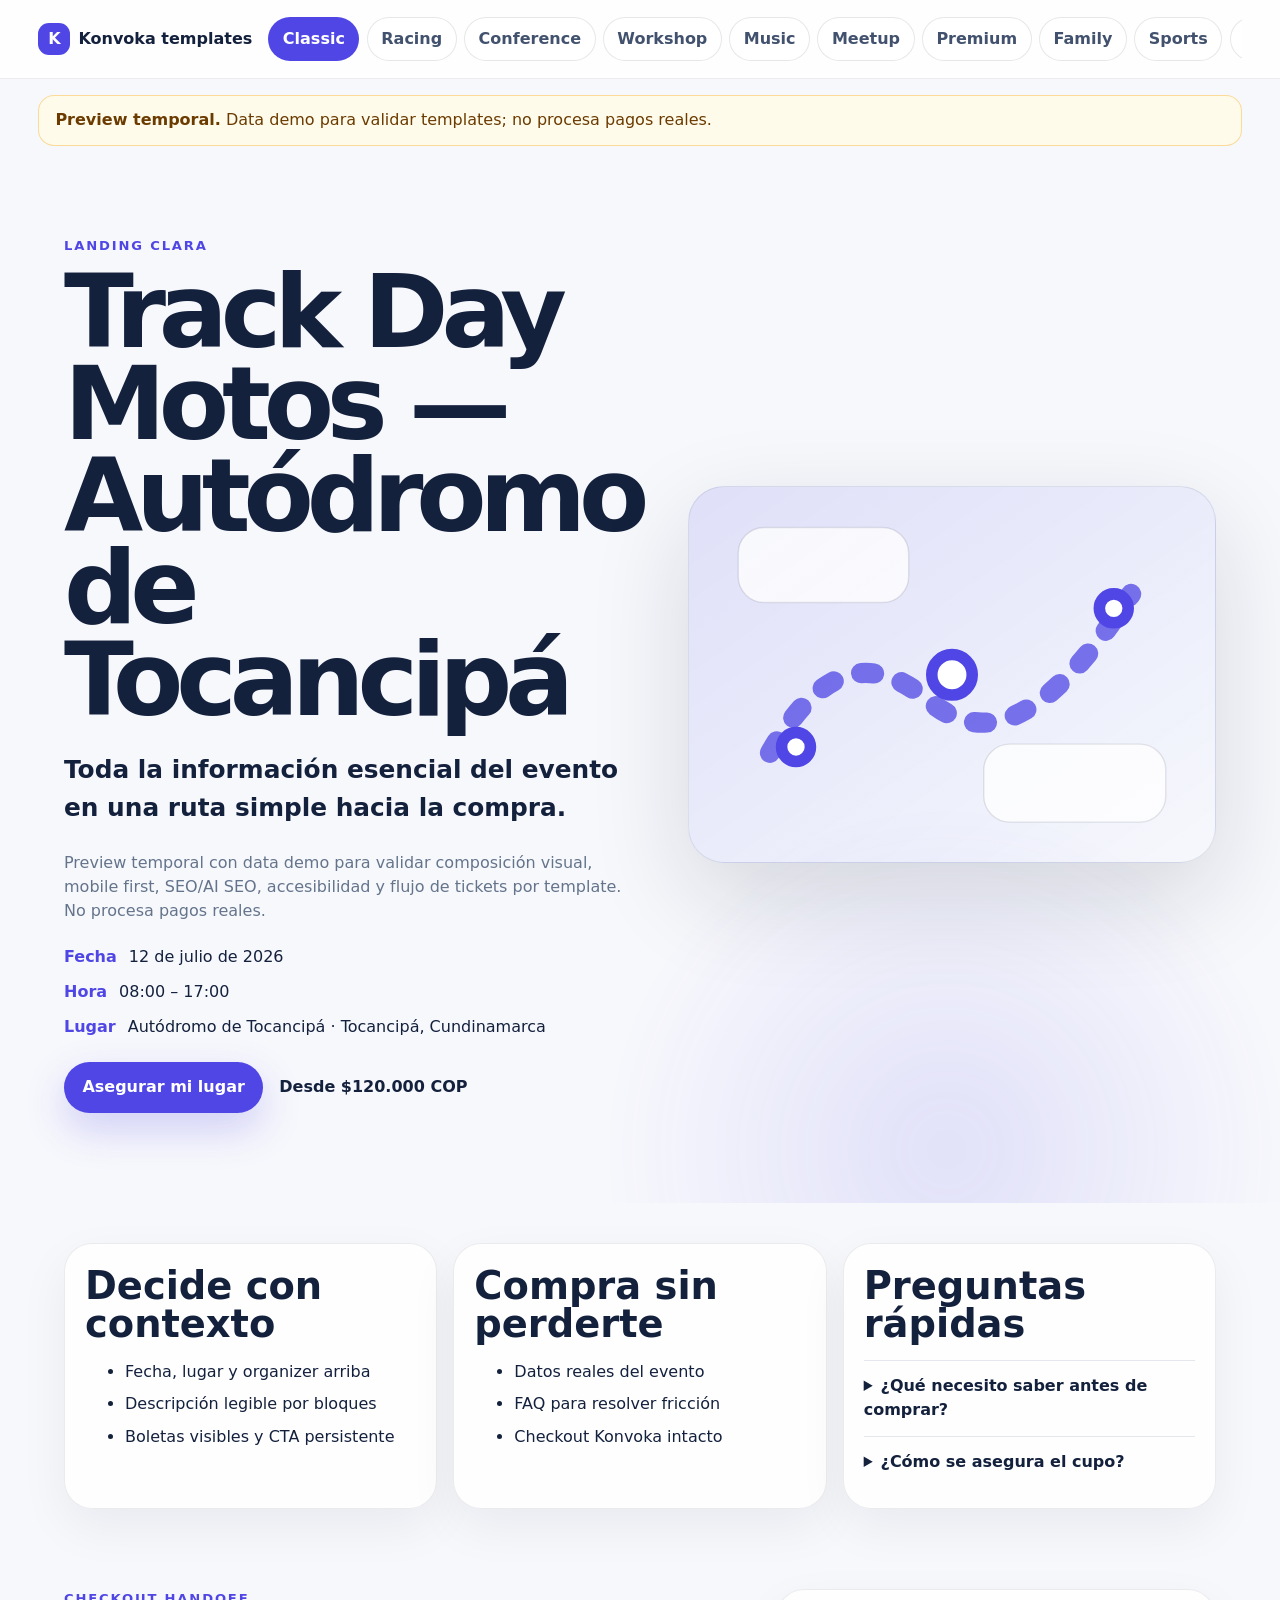
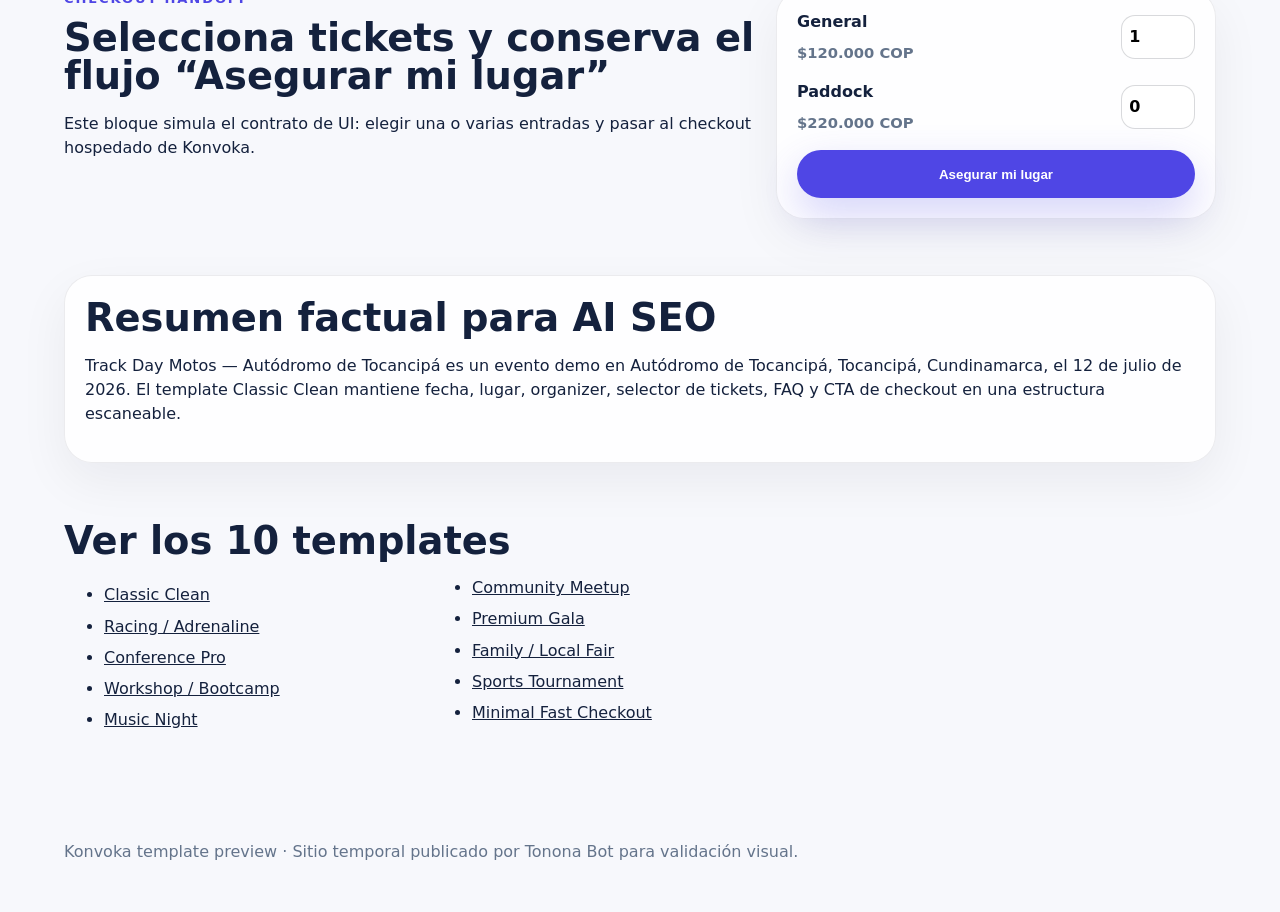
==== templates/classic/index.html @ 219ec4c9 "Publish Konvoka template previews" ====
<!doctype html>
<html lang="es-CO">
<head>
<meta charset="utf-8">
<meta name="viewport" content="width=device-width, initial-scale=1">
<title>Classic Clean · Preview de templates Konvoka</title>
<meta name="description" content="Preview temporal del template Classic Clean para una landing pública de evento Konvoka con selector de tickets y CTA Asegurar mi lugar.">
<link rel="canonical" href="https://tononabot.github.io/konvoka-template-preview/templates/classic/">
<meta name="robots" content="noindex, follow">
<meta property="og:title" content="Classic Clean · Template Konvoka">
<meta property="og:description" content="Validación visual temporal de template de evento: mobile first, UX, SEO/AI SEO y checkout handoff.">
<meta property="og:type" content="website">
<meta name="twitter:card" content="summary">
<link rel="prefetch" href="../racing/"><link rel="prefetch" href="../conference/"><link rel="prefetch" href="../workshop/"><link rel="prefetch" href="../music/"><link rel="prefetch" href="../meetup/"><link rel="prefetch" href="../premium/"><link rel="prefetch" href="../family/"><link rel="prefetch" href="../sports/"><link rel="prefetch" href="../minimal_checkout/">
<link rel="stylesheet" href="../../styles.css">
<script type="application/ld+json">{"@context":"https://schema.org","@type":"Event","name":"Track Day Motos — Autódromo de Tocancipá","eventStatus":"https://schema.org/EventScheduled","eventAttendanceMode":"https://schema.org/OfflineEventAttendanceMode","startDate":"2026-07-12T08:00:00-05:00","location":{"@type":"Place","name":"Autódromo de Tocancipá","address":"Tocancipá, Cundinamarca"},"organizer":{"@type":"Organization","name":"Organizador demo Konvoka"},"description":"Preview temporal de templates Konvoka con data demo."}</script>
</head>
<body class="surface-light layout-editorial" style="--accent:#4f46e5">
<a class="skip" href="#contenido">Saltar al contenido</a>
<nav class="nav" aria-label="Templates disponibles"><a class="brand" href="../../"><span aria-hidden="true">K</span>Konvoka templates</a><div class="nav__scroll"><a class="nav__link is-active" href="../classic/">Classic</a><a class="nav__link " href="../racing/">Racing</a><a class="nav__link " href="../conference/">Conference</a><a class="nav__link " href="../workshop/">Workshop</a><a class="nav__link " href="../music/">Music</a><a class="nav__link " href="../meetup/">Meetup</a><a class="nav__link " href="../premium/">Premium</a><a class="nav__link " href="../family/">Family</a><a class="nav__link " href="../sports/">Sports</a><a class="nav__link " href="../minimal_checkout/">Fast</a></div></nav>
<main id="contenido">
<section class="notice" aria-label="Aviso de preview"><strong>Preview temporal.</strong> Data demo para validar templates; no procesa pagos reales.</section>
<header class="hero">
  <div class="hero__copy">
    <p class="eyebrow">Landing clara</p>
    <h1>Track Day Motos — Autódromo de Tocancipá</h1>
    <p class="promise">Toda la información esencial del evento en una ruta simple hacia la compra.</p>
    <p class="desc">Preview temporal con data demo para validar composición visual, mobile first, SEO/AI SEO, accesibilidad y flujo de tickets por template. No procesa pagos reales.</p>
    <dl class="facts">
      <div><dt>Fecha</dt><dd>12 de julio de 2026</dd></div>
      <div><dt>Hora</dt><dd>08:00 – 17:00</dd></div>
      <div><dt>Lugar</dt><dd>Autódromo de Tocancipá · Tocancipá, Cundinamarca</dd></div>
    </dl>
    <div class="hero__actions"><a class="button" href="#tickets">Asegurar mi lugar</a><span class="price">Desde $120.000 COP</span></div>
  </div>
  <div class="visual" aria-hidden="true">
    <svg viewBox="0 0 360 260" focusable="false">
      <path class="line" d="M54 184 C92 118 128 118 164 148 C202 180 246 164 304 74" />
      <g class="nodes"><circle cx="72" cy="180" r="10"/><circle cx="180" cy="130" r="14"/><circle cx="292" cy="84" r="10"/></g>
      <g class="cards"><rect x="32" y="28" width="118" height="52" rx="18"/><rect x="202" y="178" width="126" height="54" rx="18"/></g>
    </svg>
  </div>
</header>
<section class="blocks" aria-label="Estructura del template">
  <article><h2>Decide con contexto</h2><ul><li>Fecha, lugar y organizer arriba</li><li>Descripción legible por bloques</li><li>Boletas visibles y CTA persistente</li></ul></article>
  <article><h2>Compra sin perderte</h2><ul><li>Datos reales del evento</li><li>FAQ para resolver fricción</li><li>Checkout Konvoka intacto</li></ul></article>
  <article><h2>Preguntas rápidas</h2><details><summary>¿Qué necesito saber antes de comprar?</summary><p>Fecha, lugar, organizer, tipo de entrada y políticas visibles en la misma página.</p></details><details><summary>¿Cómo se asegura el cupo?</summary><p>Seleccionando una o varias boletas y usando el flujo actual de checkout.</p></details></article>
</section>
<section id="tickets" class="checkout" aria-labelledby="tickets-title">
  <div><p class="eyebrow">Checkout handoff</p><h2 id="tickets-title">Selecciona tickets y conserva el flujo “Asegurar mi lugar”</h2><p>Este bloque simula el contrato de UI: elegir una o varias entradas y pasar al checkout hospedado de Konvoka.</p></div>
  <form class="ticket-card" aria-label="Selector de tickets demo">
    <label>General <span>$120.000 COP</span><input type="number" min="0" max="6" value="1" aria-label="Cantidad General"></label>
    <label>Paddock <span>$220.000 COP</span><input type="number" min="0" max="4" value="0" aria-label="Cantidad Paddock"></label>
    <button class="button" type="button" data-open-modal>Asegurar mi lugar</button>
  </form>
</section>
<section class="machine"><h2>Resumen factual para AI SEO</h2><p>Track Day Motos — Autódromo de Tocancipá es un evento demo en Autódromo de Tocancipá, Tocancipá, Cundinamarca, el 12 de julio de 2026. El template Classic Clean mantiene fecha, lugar, organizer, selector de tickets, FAQ y CTA de checkout en una estructura escaneable.</p></section>
<section class="all"><h2>Ver los 10 templates</h2><ul><li><a href="../classic/">Classic Clean</a></li><li><a href="../racing/">Racing / Adrenaline</a></li><li><a href="../conference/">Conference Pro</a></li><li><a href="../workshop/">Workshop / Bootcamp</a></li><li><a href="../music/">Music Night</a></li><li><a href="../meetup/">Community Meetup</a></li><li><a href="../premium/">Premium Gala</a></li><li><a href="../family/">Family / Local Fair</a></li><li><a href="../sports/">Sports Tournament</a></li><li><a href="../minimal_checkout/">Minimal Fast Checkout</a></li></ul></section>
</main>
<footer><p>Konvoka template preview · Sitio temporal publicado por Tonona Bot para validación visual.</p></footer>
<div class="modal" role="dialog" aria-modal="true" aria-labelledby="modal-title" hidden><div class="modal__card"><h2 id="modal-title">Checkout simulado</h2><p>En Konvoka real este paso redirige a <code>/checkout/&lt;order_id&gt;</code> usando los tickets seleccionados. Esta URL pública es solo preview visual.</p><button class="button" data-close-modal>Cerrar</button></div></div>
<script src="../../script.js" defer></script>
</body>
</html>
---- styles.css ----
*{box-sizing:border-box}html{scroll-behavior:smooth}body{margin:0;font-family:Inter,ui-sans-serif,system-ui,-apple-system,BlinkMacSystemFont,"Segoe UI",sans-serif;color:#14213d;background:#f7f8fc;line-height:1.5}a{color:inherit}.skip{position:absolute;left:1rem;top:.5rem;z-index:10;transform:translateY(-140%);background:#fff;color:#111;padding:.7rem 1rem;border-radius:999px}.skip:focus{transform:none}.nav{position:sticky;top:0;z-index:5;display:flex;align-items:center;gap:1rem;padding:.8rem clamp(1rem,4vw,2.4rem);background:rgba(255,255,255,.82);backdrop-filter:blur(18px);border-bottom:1px solid rgba(15,23,42,.08)}.brand{font-weight:850;text-decoration:none;white-space:nowrap}.brand span{display:inline-grid;place-items:center;width:32px;height:32px;margin-right:.5rem;border-radius:11px;background:var(--accent,#4f46e5);color:#fff}.nav__scroll{display:flex;gap:.45rem;overflow-x:auto;padding-block:.25rem}.nav__link{min-height:44px;display:inline-flex;align-items:center;padding:.5rem .85rem;border:1px solid rgba(15,23,42,.1);border-radius:999px;text-decoration:none;font-weight:750;color:#42526e;background:rgba(255,255,255,.75)}.nav__link.is-active{background:var(--accent);color:#fff;border-color:transparent}.notice{margin:1rem clamp(1rem,4vw,2.4rem) 0;padding:.8rem 1rem;border:1px solid rgba(245,158,11,.36);background:#fffbeb;color:#6b3b00;border-radius:16px}.hero{min-height:78dvh;display:grid;grid-template-columns:minmax(0,1.04fr) minmax(300px,.96fr);gap:clamp(1.5rem,4vw,4rem);align-items:center;padding:clamp(2.5rem,7vw,6rem) clamp(1rem,5vw,4rem);position:relative;overflow:hidden}.hero:before{content:"";position:absolute;inset:auto -10% -30% 38%;height:70%;background:radial-gradient(circle,var(--accent),transparent 58%);opacity:.13;filter:blur(20px);pointer-events:none}.surface-dark{background:#070b16;color:#eef4ff}.surface-dark .nav{background:rgba(7,11,22,.76);border-color:rgba(255,255,255,.1)}.surface-dark .nav__link{background:rgba(255,255,255,.06);border-color:rgba(255,255,255,.14);color:#dbeafe}.surface-dark .notice{background:#1b1408;color:#ffe2a8}.surface-dark .blocks article,.surface-dark .ticket-card,.surface-dark .machine,.surface-dark .index-card{background:rgba(255,255,255,.06);border-color:rgba(255,255,255,.12)}.surface-warm{background:#15110b;color:#fff7ed}.surface-warm .nav{background:rgba(21,17,11,.8);border-color:rgba(255,255,255,.11)}.surface-warm .nav__link{background:rgba(255,255,255,.06);border-color:rgba(255,255,255,.13);color:#fff7ed}.surface-warm .notice{background:#2a1b0a;color:#fed7aa}.eyebrow{margin:0 0 .65rem;color:var(--accent);font-size:.82rem;letter-spacing:.14em;text-transform:uppercase;font-weight:900}.hero h1,.index h1{margin:0;font-size:clamp(2.8rem,8vw,6.8rem);line-height:.9;letter-spacing:-.07em;max-width:11ch}.promise{font-size:clamp(1.18rem,2vw,1.55rem);font-weight:760;max-width:56rem}.desc{color:#64748b;max-width:61rem}.surface-dark .desc,.surface-warm .desc{color:#cbd5e1}.facts{display:grid;gap:.7rem;margin:1.4rem 0}.facts div{display:flex;gap:.75rem;align-items:baseline}.facts dt{font-weight:900;color:var(--accent)}.facts dd{margin:0}.hero__actions{display:flex;flex-wrap:wrap;gap:1rem;align-items:center}.button{min-height:48px;display:inline-flex;align-items:center;justify-content:center;border:0;border-radius:999px;background:var(--accent);color:#fff;text-decoration:none;font-weight:900;padding:.85rem 1.15rem;box-shadow:0 16px 40px color-mix(in srgb,var(--accent),transparent 76%);cursor:pointer}.button:focus-visible,.nav__link:focus-visible,input:focus-visible,summary:focus-visible{outline:3px solid color-mix(in srgb,var(--accent),white 30%);outline-offset:3px}.price{font-weight:850}.visual{position:relative;min-height:320px;border:1px solid rgba(148,163,184,.28);border-radius:36px;background:linear-gradient(145deg,color-mix(in srgb,var(--accent),transparent 86%),rgba(255,255,255,.06));box-shadow:0 34px 100px rgba(15,23,42,.14);display:grid;place-items:center;overflow:hidden}.visual svg{width:min(100%,520px);height:auto}.line{fill:none;stroke:var(--accent);stroke-width:14;stroke-linecap:round;stroke-linejoin:round;opacity:.75;stroke-dasharray:9 20;animation:dash 18s linear infinite}.nodes circle{fill:#fff;stroke:var(--accent);stroke-width:8}.cards rect{fill:rgba(255,255,255,.78);stroke:rgba(15,23,42,.1)}.surface-dark .cards rect,.surface-warm .cards rect{fill:rgba(255,255,255,.12);stroke:rgba(255,255,255,.14)}@keyframes dash{to{stroke-dashoffset:-300}}.blocks,.checkout,.machine,.all{padding:clamp(1rem,4vw,2.5rem) clamp(1rem,5vw,4rem)}.blocks{display:grid;grid-template-columns:repeat(3,1fr);gap:1rem}.blocks article,.ticket-card,.machine,.index-card{background:rgba(255,255,255,.86);border:1px solid rgba(15,23,42,.08);border-radius:28px;padding:1.25rem;box-shadow:0 18px 50px rgba(15,23,42,.06)}.blocks h2,.checkout h2,.machine h2,.all h2{font-size:clamp(1.5rem,3vw,2.5rem);line-height:1;margin:.2rem 0 1rem}.blocks li{margin:.55rem 0}details{border-top:1px solid rgba(148,163,184,.24);padding:.85rem 0}summary{cursor:pointer;font-weight:850}.checkout{display:grid;grid-template-columns:1fr minmax(280px,440px);gap:1.2rem;align-items:start}.ticket-card{display:grid;gap:1rem;position:sticky;top:5.6rem}.ticket-card label{display:grid;grid-template-columns:1fr auto;gap:.5rem;align-items:center;font-weight:850}.ticket-card label span{grid-column:1;color:#64748b;font-size:.92rem}.ticket-card input{grid-row:1/3;grid-column:2;width:74px;min-height:44px;border:1px solid rgba(15,23,42,.16);border-radius:14px;padding:.45rem;font:inherit}.machine{margin:1rem clamp(1rem,5vw,4rem)}.all ul{columns:2;max-width:760px}.all li{margin:.45rem 0}.index{padding:clamp(2rem,7vw,5rem)}.index h1{max-width:13ch}.index-grid{display:grid;grid-template-columns:repeat(auto-fit,minmax(250px,1fr));gap:1rem;margin-top:2rem}.index-card{display:grid;gap:.75rem}.index-card h2{margin:0;font-size:1.45rem}.index-card p:first-child{margin:0;color:var(--accent);font-weight:900;text-transform:uppercase;letter-spacing:.1em;font-size:.75rem}footer{padding:2rem clamp(1rem,5vw,4rem);color:#64748b}.modal[hidden]{display:none!important}.modal{position:fixed;inset:0;z-index:20;background:rgba(2,6,23,.74);display:grid;place-items:center;padding:1rem}.modal__card{width:min(100%,520px);background:#fff;color:#0f172a;border-radius:26px;padding:1.3rem;box-shadow:0 30px 100px rgba(0,0,0,.4)}@media(max-width:850px){.nav{align-items:flex-start;flex-direction:column}.hero{grid-template-columns:1fr;min-height:0;padding-top:2rem}.hero h1,.index h1{font-size:clamp(2.4rem,14vw,4rem)}.visual{min-height:230px;border-radius:26px}.blocks,.checkout{grid-template-columns:1fr}.ticket-card{position:static}.all ul{columns:1}}@media(prefers-reduced-motion:reduce){*,*:before,*:after{animation-duration:.01ms!important;animation-iteration-count:1!important;scroll-behavior:auto!important}}
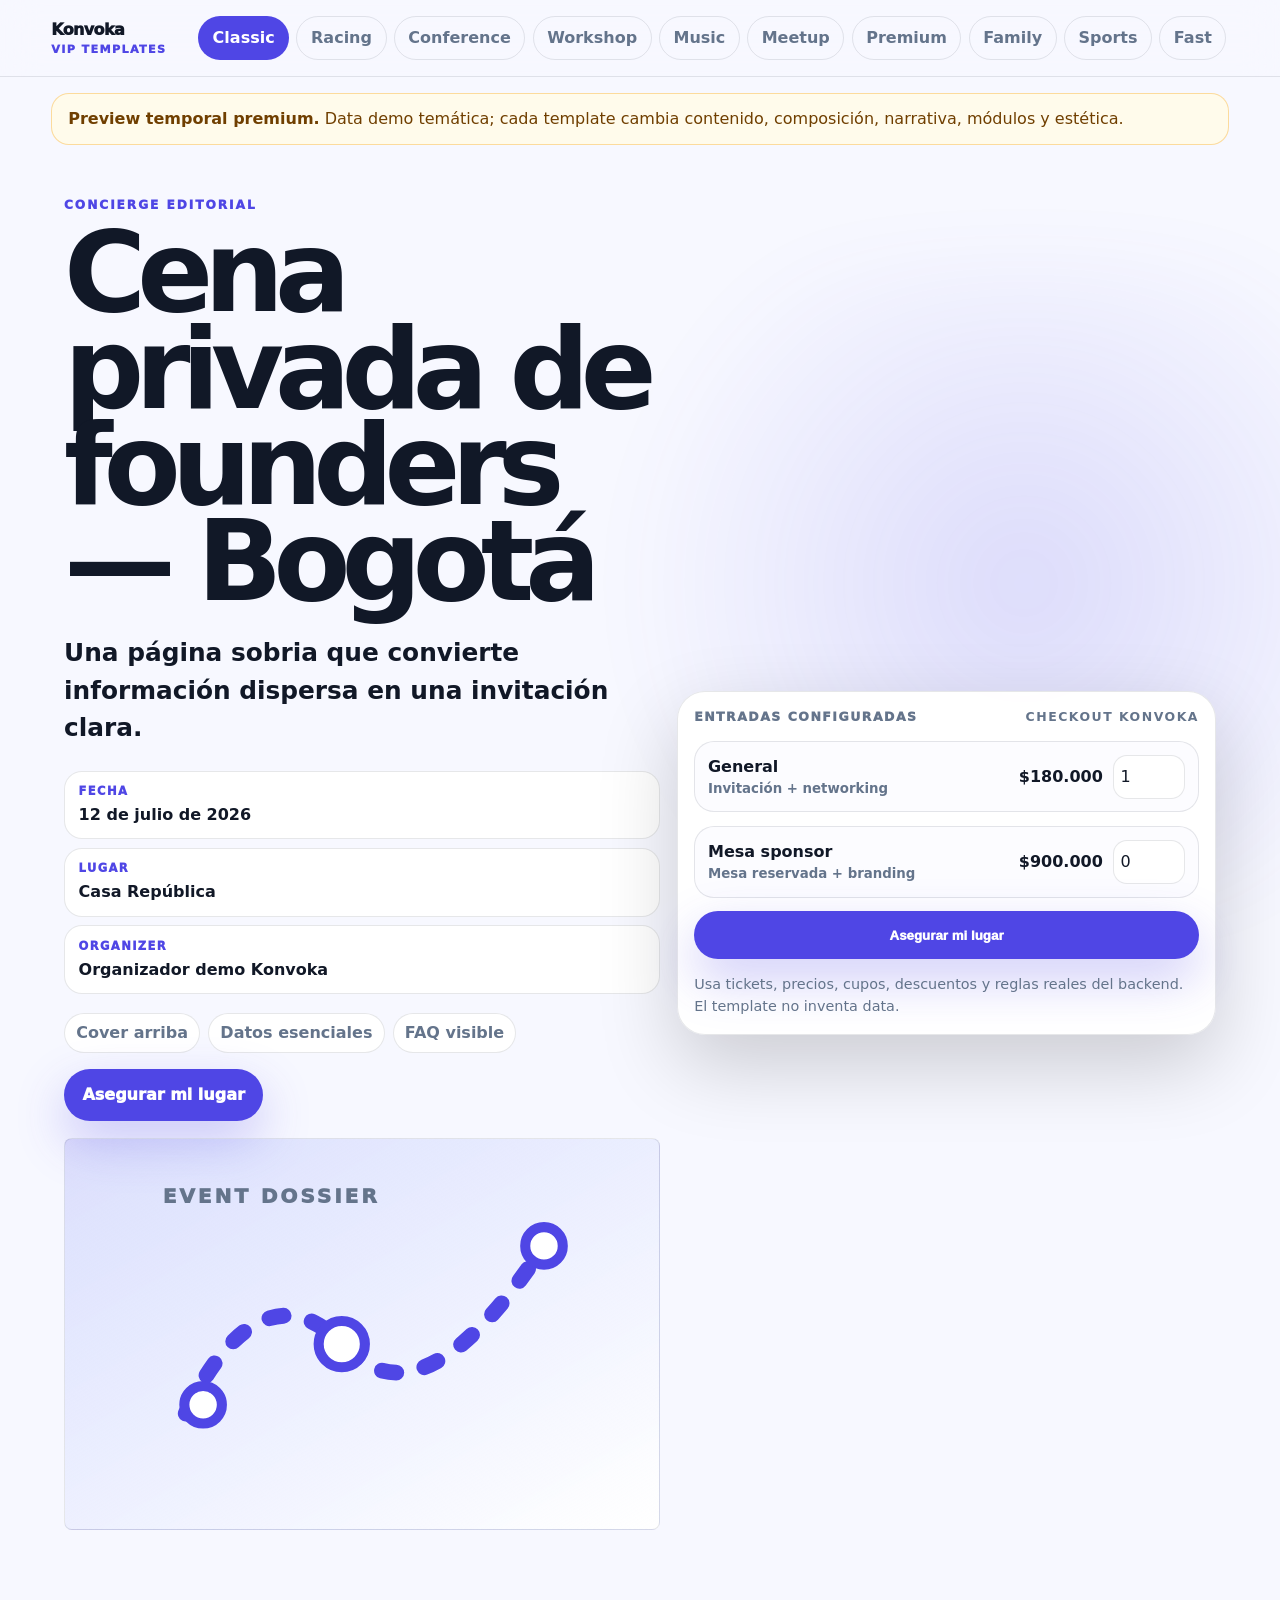
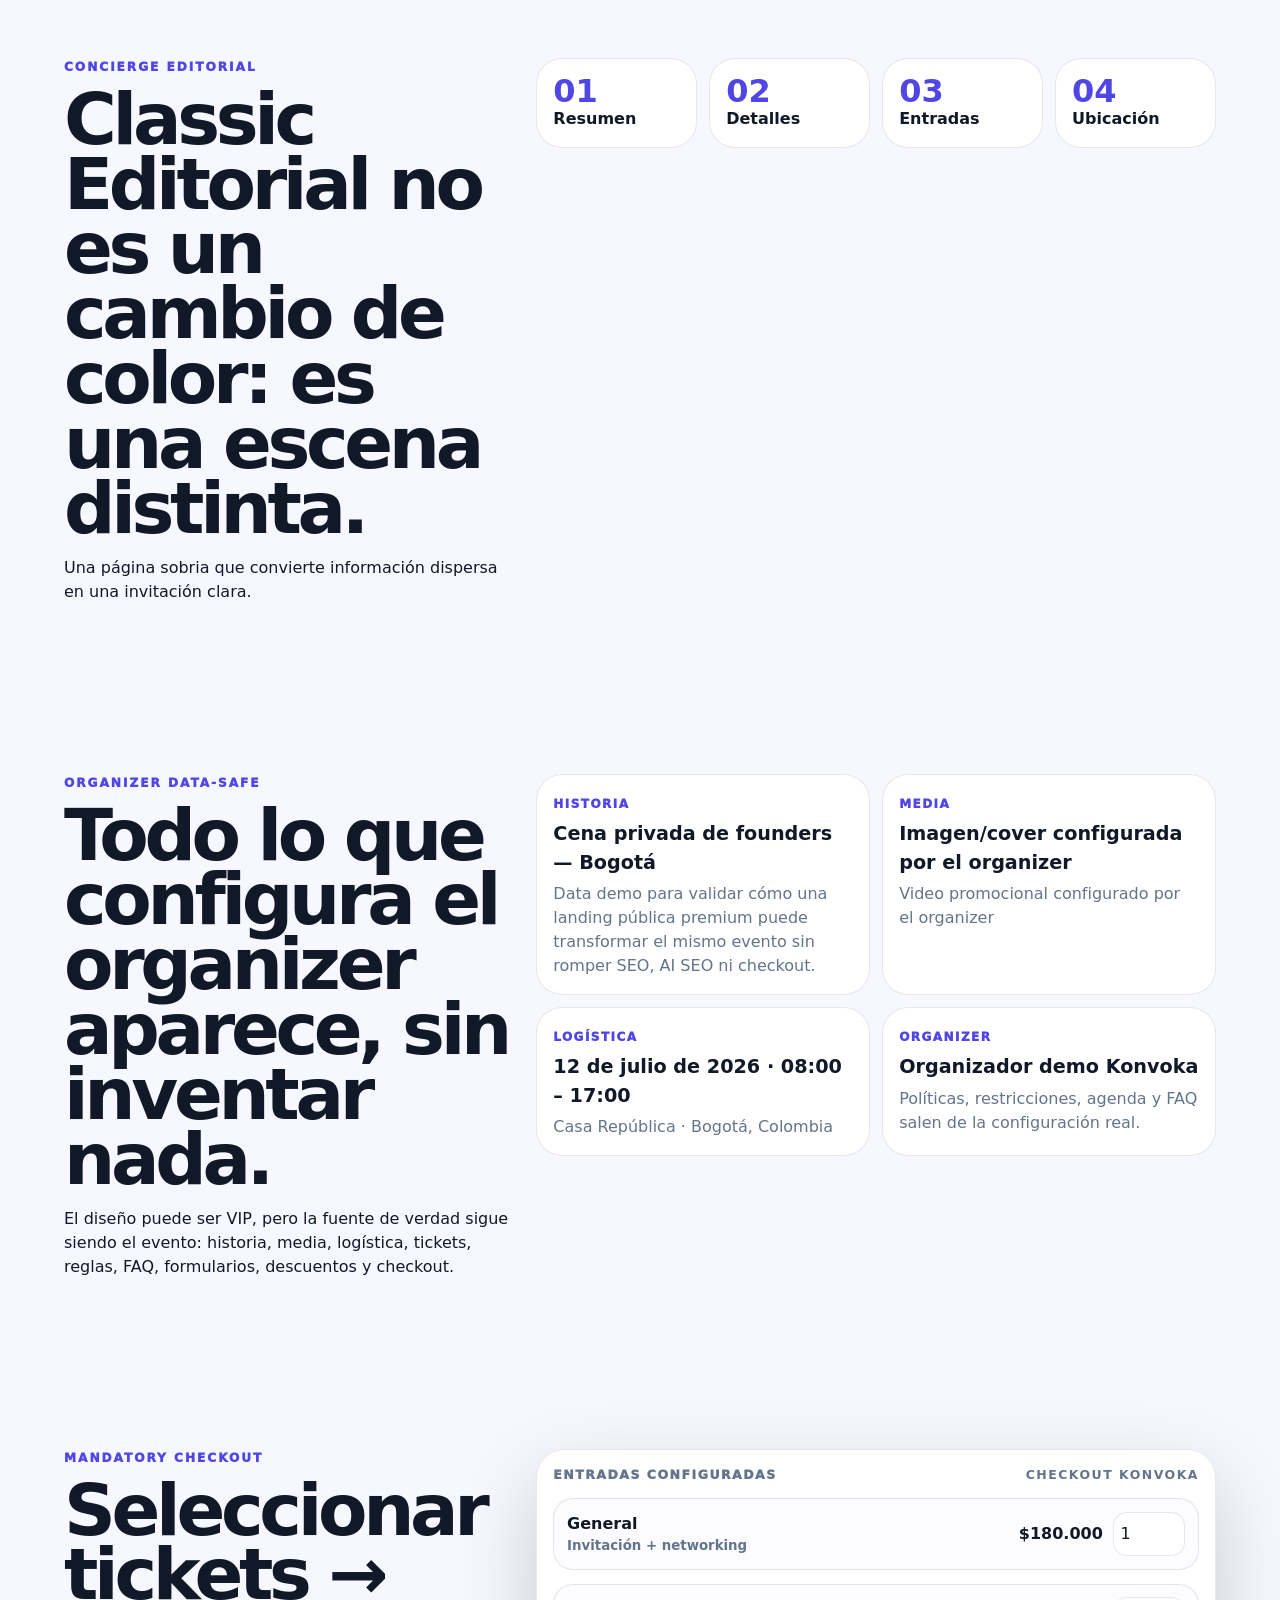
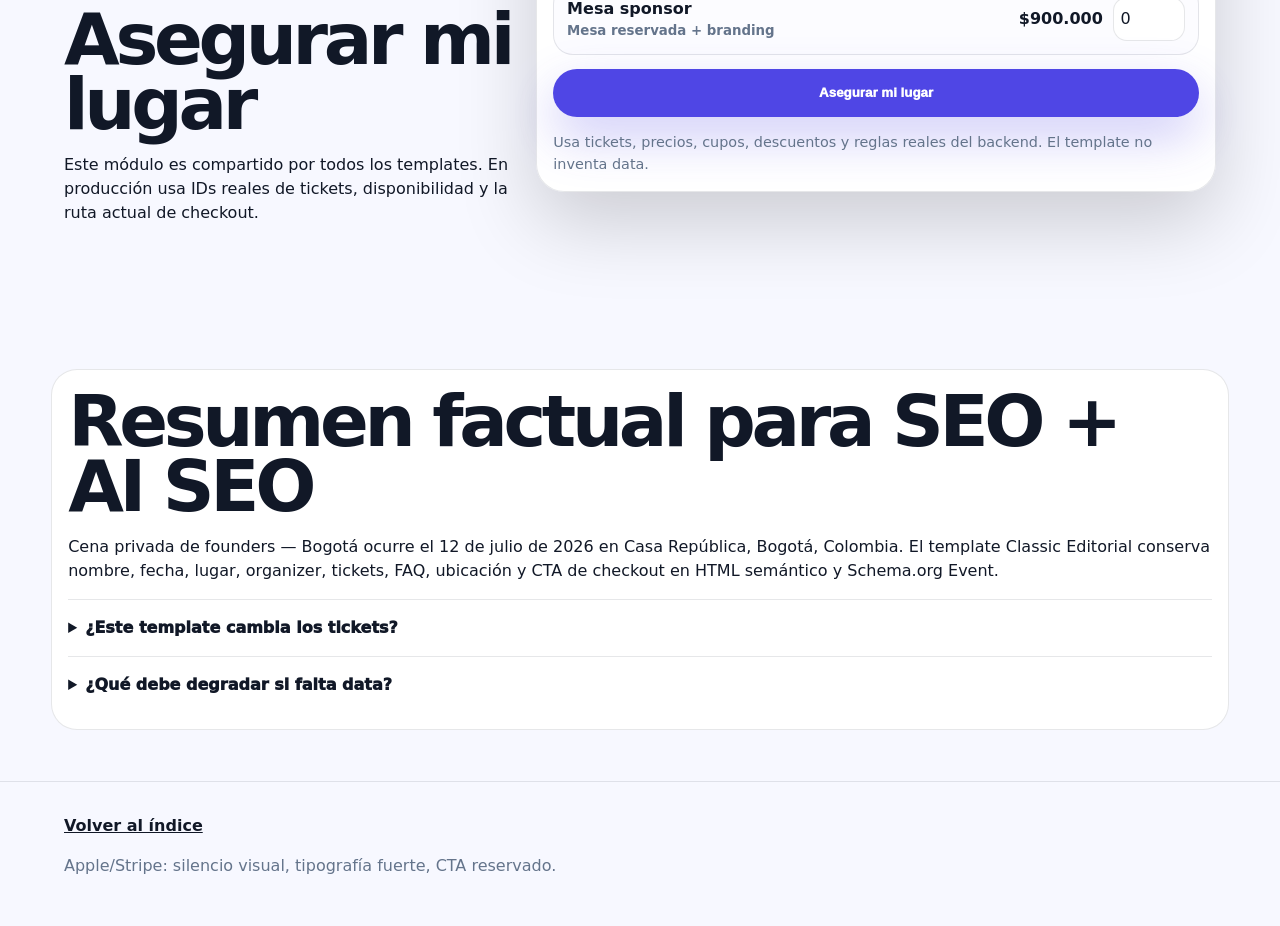
==== commit bc8d2b17: "Redesign Konvoka templates as premium themed previews" ====
--- a/templates/classic/index.html
+++ b/templates/classic/index.html
@@ -1,64 +1,12 @@
-<!doctype html>
-<html lang="es-CO">
-<head>
-<meta charset="utf-8">
-<meta name="viewport" content="width=device-width, initial-scale=1">
-<title>Classic Clean · Preview de templates Konvoka</title>
-<meta name="description" content="Preview temporal del template Classic Clean para una landing pública de evento Konvoka con selector de tickets y CTA Asegurar mi lugar.">
-<link rel="canonical" href="https://tononabot.github.io/konvoka-template-preview/templates/classic/">
-<meta name="robots" content="noindex, follow">
-<meta property="og:title" content="Classic Clean · Template Konvoka">
-<meta property="og:description" content="Validación visual temporal de template de evento: mobile first, UX, SEO/AI SEO y checkout handoff.">
-<meta property="og:type" content="website">
-<meta name="twitter:card" content="summary">
-<link rel="prefetch" href="../racing/"><link rel="prefetch" href="../conference/"><link rel="prefetch" href="../workshop/"><link rel="prefetch" href="../music/"><link rel="prefetch" href="../meetup/"><link rel="prefetch" href="../premium/"><link rel="prefetch" href="../family/"><link rel="prefetch" href="../sports/"><link rel="prefetch" href="../minimal_checkout/">
-<link rel="stylesheet" href="../../styles.css">
-<script type="application/ld+json">{"@context":"https://schema.org","@type":"Event","name":"Track Day Motos — Autódromo de Tocancipá","eventStatus":"https://schema.org/EventScheduled","eventAttendanceMode":"https://schema.org/OfflineEventAttendanceMode","startDate":"2026-07-12T08:00:00-05:00","location":{"@type":"Place","name":"Autódromo de Tocancipá","address":"Tocancipá, Cundinamarca"},"organizer":{"@type":"Organization","name":"Organizador demo Konvoka"},"description":"Preview temporal de templates Konvoka con data demo."}</script>
-</head>
-<body class="surface-light layout-editorial" style="--accent:#4f46e5">
-<a class="skip" href="#contenido">Saltar al contenido</a>
-<nav class="nav" aria-label="Templates disponibles"><a class="brand" href="../../"><span aria-hidden="true">K</span>Konvoka templates</a><div class="nav__scroll"><a class="nav__link is-active" href="../classic/">Classic</a><a class="nav__link " href="../racing/">Racing</a><a class="nav__link " href="../conference/">Conference</a><a class="nav__link " href="../workshop/">Workshop</a><a class="nav__link " href="../music/">Music</a><a class="nav__link " href="../meetup/">Meetup</a><a class="nav__link " href="../premium/">Premium</a><a class="nav__link " href="../family/">Family</a><a class="nav__link " href="../sports/">Sports</a><a class="nav__link " href="../minimal_checkout/">Fast</a></div></nav>
-<main id="contenido">
-<section class="notice" aria-label="Aviso de preview"><strong>Preview temporal.</strong> Data demo para validar templates; no procesa pagos reales.</section>
-<header class="hero">
-  <div class="hero__copy">
-    <p class="eyebrow">Landing clara</p>
-    <h1>Track Day Motos — Autódromo de Tocancipá</h1>
-    <p class="promise">Toda la información esencial del evento en una ruta simple hacia la compra.</p>
-    <p class="desc">Preview temporal con data demo para validar composición visual, mobile first, SEO/AI SEO, accesibilidad y flujo de tickets por template. No procesa pagos reales.</p>
-    <dl class="facts">
-      <div><dt>Fecha</dt><dd>12 de julio de 2026</dd></div>
-      <div><dt>Hora</dt><dd>08:00 – 17:00</dd></div>
-      <div><dt>Lugar</dt><dd>Autódromo de Tocancipá · Tocancipá, Cundinamarca</dd></div>
-    </dl>
-    <div class="hero__actions"><a class="button" href="#tickets">Asegurar mi lugar</a><span class="price">Desde $120.000 COP</span></div>
-  </div>
-  <div class="visual" aria-hidden="true">
-    <svg viewBox="0 0 360 260" focusable="false">
-      <path class="line" d="M54 184 C92 118 128 118 164 148 C202 180 246 164 304 74" />
-      <g class="nodes"><circle cx="72" cy="180" r="10"/><circle cx="180" cy="130" r="14"/><circle cx="292" cy="84" r="10"/></g>
-      <g class="cards"><rect x="32" y="28" width="118" height="52" rx="18"/><rect x="202" y="178" width="126" height="54" rx="18"/></g>
-    </svg>
-  </div>
-</header>
-<section class="blocks" aria-label="Estructura del template">
-  <article><h2>Decide con contexto</h2><ul><li>Fecha, lugar y organizer arriba</li><li>Descripción legible por bloques</li><li>Boletas visibles y CTA persistente</li></ul></article>
-  <article><h2>Compra sin perderte</h2><ul><li>Datos reales del evento</li><li>FAQ para resolver fricción</li><li>Checkout Konvoka intacto</li></ul></article>
-  <article><h2>Preguntas rápidas</h2><details><summary>¿Qué necesito saber antes de comprar?</summary><p>Fecha, lugar, organizer, tipo de entrada y políticas visibles en la misma página.</p></details><details><summary>¿Cómo se asegura el cupo?</summary><p>Seleccionando una o varias boletas y usando el flujo actual de checkout.</p></details></article>
-</section>
-<section id="tickets" class="checkout" aria-labelledby="tickets-title">
-  <div><p class="eyebrow">Checkout handoff</p><h2 id="tickets-title">Selecciona tickets y conserva el flujo “Asegurar mi lugar”</h2><p>Este bloque simula el contrato de UI: elegir una o varias entradas y pasar al checkout hospedado de Konvoka.</p></div>
-  <form class="ticket-card" aria-label="Selector de tickets demo">
-    <label>General <span>$120.000 COP</span><input type="number" min="0" max="6" value="1" aria-label="Cantidad General"></label>
-    <label>Paddock <span>$220.000 COP</span><input type="number" min="0" max="4" value="0" aria-label="Cantidad Paddock"></label>
-    <button class="button" type="button" data-open-modal>Asegurar mi lugar</button>
-  </form>
-</section>
-<section class="machine"><h2>Resumen factual para AI SEO</h2><p>Track Day Motos — Autódromo de Tocancipá es un evento demo en Autódromo de Tocancipá, Tocancipá, Cundinamarca, el 12 de julio de 2026. El template Classic Clean mantiene fecha, lugar, organizer, selector de tickets, FAQ y CTA de checkout en una estructura escaneable.</p></section>
-<section class="all"><h2>Ver los 10 templates</h2><ul><li><a href="../classic/">Classic Clean</a></li><li><a href="../racing/">Racing / Adrenaline</a></li><li><a href="../conference/">Conference Pro</a></li><li><a href="../workshop/">Workshop / Bootcamp</a></li><li><a href="../music/">Music Night</a></li><li><a href="../meetup/">Community Meetup</a></li><li><a href="../premium/">Premium Gala</a></li><li><a href="../family/">Family / Local Fair</a></li><li><a href="../sports/">Sports Tournament</a></li><li><a href="../minimal_checkout/">Minimal Fast Checkout</a></li></ul></section>
-</main>
-<footer><p>Konvoka template preview · Sitio temporal publicado por Tonona Bot para validación visual.</p></footer>
-<div class="modal" role="dialog" aria-modal="true" aria-labelledby="modal-title" hidden><div class="modal__card"><h2 id="modal-title">Checkout simulado</h2><p>En Konvoka real este paso redirige a <code>/checkout/&lt;order_id&gt;</code> usando los tickets seleccionados. Esta URL pública es solo preview visual.</p><button class="button" data-close-modal>Cerrar</button></div></div>
-<script src="../../script.js" defer></script>
-</body>
-</html>+<!doctype html><html lang="es-CO"><head><meta charset="utf-8"><meta name="viewport" content="width=device-width, initial-scale=1"><title>Classic Editorial · Konvoka VIP templates</title><meta name="description" content="Preview premium del template Classic Editorial: landing pública de evento con SEO, AI SEO, selector de tickets y checkout Konvoka."><link rel="canonical" href="https://tononabot.github.io/konvoka-template-preview/templates/classic/"><meta name="robots" content="noindex, follow"><meta property="og:title" content="Classic Editorial · Konvoka"><meta property="og:description" content="Template público de evento con diseño temático, ticket selector y checkout handoff."><meta property="og:type" content="website"><meta name="twitter:card" content="summary"><link rel="stylesheet" href="../../styles.css"><script type="application/ld+json">{"@context": "https://schema.org", "@type": "Event", "name": "Cena privada de founders — Bogotá", "eventStatus": "https://schema.org/EventScheduled", "eventAttendanceMode": "https://schema.org/OfflineEventAttendanceMode", "startDate": "2026-07-12T08:00:00-05:00", "location": {"@type": "Place", "name": "Casa República", "address": "Bogotá, Colombia"}, "organizer": {"@type": "Organization", "name": "Organizador demo Konvoka"}, "offers": [{"@type": "Offer", "name": "General", "price": "180000", "priceCurrency": "COP"}, {"@type": "Offer", "name": "Mesa sponsor", "price": "900000", "priceCurrency": "COP"}], "description": "Preview temporal de template Classic Editorial para landing de evento Konvoka."}</script></head>
+<body class="theme-light tpl-classic" style="--accent:#4f46e5"><a class="skip" href="#contenido">Saltar al contenido</a><nav class="top" aria-label="Templates"><a class="brand" href="../../">Konvoka<span>VIP templates</span></a><div class="rail"><a class="on" href="../classic/">Classic</a><a class="" href="../racing/">Racing</a><a class="" href="../conference/">Conference</a><a class="" href="../workshop/">Workshop</a><a class="" href="../music/">Music</a><a class="" href="../meetup/">Meetup</a><a class="" href="../premium/">Premium</a><a class="" href="../family/">Family</a><a class="" href="../sports/">Sports</a><a class="" href="../minimal_checkout/">Fast</a></div></nav><main id="contenido">
+<section class="preview-note"><strong>Preview temporal premium.</strong> Data demo temática; cada template cambia contenido, composición, narrativa, módulos y estética.</section>
+<header class="hero hero-dossier"><div class="hero-copy"><p class="kicker">Concierge editorial</p><h1>Cena privada de founders — Bogotá</h1><p class="lead">Una página sobria que convierte información dispersa en una invitación clara.</p><dl class="facts"><div><dt>Fecha</dt><dd>12 de julio de 2026</dd></div><div><dt>Lugar</dt><dd>Casa República</dd></div><div><dt>Organizer</dt><dd>Organizador demo Konvoka</dd></div></dl><ul class="chips"><li>Cover arriba</li><li>Datos esenciales</li><li>FAQ visible</li></ul><a class="cta hero-cta" href="#tickets">Asegurar mi lugar</a></div><div class="signature" aria-hidden="true"><svg viewBox="0 0 360 270" focusable="false"><path class="draw" d="M58 190 C92 118 132 106 166 142 C204 184 250 158 306 74"/><circle cx="70" cy="184" r="13"/><circle cx="166" cy="142" r="16"/><circle cx="306" cy="74" r="13"/><text x="42" y="44">EVENT DOSSIER</text></svg></div><aside class="hero-checkout"><form class="ticket-panel" aria-label="Selector de tickets demo"><div class="ticket-head"><span>Entradas configuradas</span><strong>Checkout Konvoka</strong></div><label><span><b>General</b><small>Invitación + networking</small></span><strong>$180.000</strong><input type="number" min="0" max="6" value="1" aria-label="Cantidad General"></label><label><span><b>Mesa sponsor</b><small>Mesa reservada + branding</small></span><strong>$900.000</strong><input type="number" min="0" max="6" value="0" aria-label="Cantidad Mesa sponsor"></label><button class="cta" type="button" data-open-modal>Asegurar mi lugar</button><p>Usa tickets, precios, cupos, descuentos y reglas reales del backend. El template no inventa data.</p></form></aside></header>
+<section class="story story-dossier" aria-label="Experiencia temática">
+      <div class="story-copy"><p class="kicker">Concierge editorial</p><h2>Classic Editorial no es un cambio de color: es una escena distinta.</h2><p>Una página sobria que convierte información dispersa en una invitación clara.</p></div>
+      <div class="modules"><article><b>01</b><span>Resumen</span></article><article><b>02</b><span>Detalles</span></article><article><b>03</b><span>Entradas</span></article><article><b>04</b><span>Ubicación</span></article></div>
+    </section>
+<section class="config" aria-labelledby="config-title"><div><p class="kicker">Organizer data-safe</p><h2 id="config-title">Todo lo que configura el organizer aparece, sin inventar nada.</h2><p>El diseño puede ser VIP, pero la fuente de verdad sigue siendo el evento: historia, media, logística, tickets, reglas, FAQ, formularios, descuentos y checkout.</p></div><div class="config-grid"><article><span>Historia</span><h3>Cena privada de founders — Bogotá</h3><p>Data demo para validar cómo una landing pública premium puede transformar el mismo evento sin romper SEO, AI SEO ni checkout.</p></article><article><span>Media</span><h3>Imagen/cover configurada por el organizer</h3><p>Video promocional configurado por el organizer</p></article><article><span>Logística</span><h3>12 de julio de 2026 · 08:00 – 17:00</h3><p>Casa República · Bogotá, Colombia</p></article><article><span>Organizer</span><h3>Organizador demo Konvoka</h3><p>Políticas, restricciones, agenda y FAQ salen de la configuración real.</p></article></div></section>
+<section id="tickets" class="checkout-zone" aria-labelledby="tickets-title"><div><p class="kicker">Mandatory checkout</p><h2 id="tickets-title">Seleccionar tickets → Asegurar mi lugar</h2><p>Este módulo es compartido por todos los templates. En producción usa IDs reales de tickets, disponibilidad y la ruta actual de checkout.</p></div><form class="ticket-panel" aria-label="Selector de tickets demo"><div class="ticket-head"><span>Entradas configuradas</span><strong>Checkout Konvoka</strong></div><label><span><b>General</b><small>Invitación + networking</small></span><strong>$180.000</strong><input type="number" min="0" max="6" value="1" aria-label="Cantidad General"></label><label><span><b>Mesa sponsor</b><small>Mesa reservada + branding</small></span><strong>$900.000</strong><input type="number" min="0" max="6" value="0" aria-label="Cantidad Mesa sponsor"></label><button class="cta" type="button" data-open-modal>Asegurar mi lugar</button><p>Usa tickets, precios, cupos, descuentos y reglas reales del backend. El template no inventa data.</p></form></section>
+<section class="ai-seo"><h2>Resumen factual para SEO + AI SEO</h2><p>Cena privada de founders — Bogotá ocurre el 12 de julio de 2026 en Casa República, Bogotá, Colombia. El template Classic Editorial conserva nombre, fecha, lugar, organizer, tickets, FAQ, ubicación y CTA de checkout en HTML semántico y Schema.org Event.</p><details><summary>¿Este template cambia los tickets?</summary><p>No. Solo cambia presentación. Tickets, precios, cupos y checkout salen del backend.</p></details><details><summary>¿Qué debe degradar si falta data?</summary><p>Media, lineup, speakers, dress code o actividades se ocultan si el organizer no los configuró. Nunca se rellenan con ficción.</p></details></section>
+</main><footer><a href="../../">Volver al índice</a><p>Apple/Stripe: silencio visual, tipografía fuerte, CTA reservado.</p></footer><div class="modal" role="dialog" aria-modal="true" aria-labelledby="modal-title" hidden><div class="modal-card"><h2 id="modal-title">Checkout simulado</h2><p>En Konvoka real este paso conserva la selección y redirige/abre el checkout actual. Esta URL es solo preview visual.</p><button class="cta" data-close-modal>Cerrar</button></div></div><script src="../../script.js" defer></script></body></html>
--- a/styles.css
+++ b/styles.css
@@ -1 +1 @@
-*{box-sizing:border-box}html{scroll-behavior:smooth}body{margin:0;font-family:Inter,ui-sans-serif,system-ui,-apple-system,BlinkMacSystemFont,"Segoe UI",sans-serif;color:#14213d;background:#f7f8fc;line-height:1.5}a{color:inherit}.skip{position:absolute;left:1rem;top:.5rem;z-index:10;transform:translateY(-140%);background:#fff;color:#111;padding:.7rem 1rem;border-radius:999px}.skip:focus{transform:none}.nav{position:sticky;top:0;z-index:5;display:flex;align-items:center;gap:1rem;padding:.8rem clamp(1rem,4vw,2.4rem);background:rgba(255,255,255,.82);backdrop-filter:blur(18px);border-bottom:1px solid rgba(15,23,42,.08)}.brand{font-weight:850;text-decoration:none;white-space:nowrap}.brand span{display:inline-grid;place-items:center;width:32px;height:32px;margin-right:.5rem;border-radius:11px;background:var(--accent,#4f46e5);color:#fff}.nav__scroll{display:flex;gap:.45rem;overflow-x:auto;padding-block:.25rem}.nav__link{min-height:44px;display:inline-flex;align-items:center;padding:.5rem .85rem;border:1px solid rgba(15,23,42,.1);border-radius:999px;text-decoration:none;font-weight:750;color:#42526e;background:rgba(255,255,255,.75)}.nav__link.is-active{background:var(--accent);color:#fff;border-color:transparent}.notice{margin:1rem clamp(1rem,4vw,2.4rem) 0;padding:.8rem 1rem;border:1px solid rgba(245,158,11,.36);background:#fffbeb;color:#6b3b00;border-radius:16px}.hero{min-height:78dvh;display:grid;grid-template-columns:minmax(0,1.04fr) minmax(300px,.96fr);gap:clamp(1.5rem,4vw,4rem);align-items:center;padding:clamp(2.5rem,7vw,6rem) clamp(1rem,5vw,4rem);position:relative;overflow:hidden}.hero:before{content:"";position:absolute;inset:auto -10% -30% 38%;height:70%;background:radial-gradient(circle,var(--accent),transparent 58%);opacity:.13;filter:blur(20px);pointer-events:none}.surface-dark{background:#070b16;color:#eef4ff}.surface-dark .nav{background:rgba(7,11,22,.76);border-color:rgba(255,255,255,.1)}.surface-dark .nav__link{background:rgba(255,255,255,.06);border-color:rgba(255,255,255,.14);color:#dbeafe}.surface-dark .notice{background:#1b1408;color:#ffe2a8}.surface-dark .blocks article,.surface-dark .ticket-card,.surface-dark .machine,.surface-dark .index-card{background:rgba(255,255,255,.06);border-color:rgba(255,255,255,.12)}.surface-warm{background:#15110b;color:#fff7ed}.surface-warm .nav{background:rgba(21,17,11,.8);border-color:rgba(255,255,255,.11)}.surface-warm .nav__link{background:rgba(255,255,255,.06);border-color:rgba(255,255,255,.13);color:#fff7ed}.surface-warm .notice{background:#2a1b0a;color:#fed7aa}.eyebrow{margin:0 0 .65rem;color:var(--accent);font-size:.82rem;letter-spacing:.14em;text-transform:uppercase;font-weight:900}.hero h1,.index h1{margin:0;font-size:clamp(2.8rem,8vw,6.8rem);line-height:.9;letter-spacing:-.07em;max-width:11ch}.promise{font-size:clamp(1.18rem,2vw,1.55rem);font-weight:760;max-width:56rem}.desc{color:#64748b;max-width:61rem}.surface-dark .desc,.surface-warm .desc{color:#cbd5e1}.facts{display:grid;gap:.7rem;margin:1.4rem 0}.facts div{display:flex;gap:.75rem;align-items:baseline}.facts dt{font-weight:900;color:var(--accent)}.facts dd{margin:0}.hero__actions{display:flex;flex-wrap:wrap;gap:1rem;align-items:center}.button{min-height:48px;display:inline-flex;align-items:center;justify-content:center;border:0;border-radius:999px;background:var(--accent);color:#fff;text-decoration:none;font-weight:900;padding:.85rem 1.15rem;box-shadow:0 16px 40px color-mix(in srgb,var(--accent),transparent 76%);cursor:pointer}.button:focus-visible,.nav__link:focus-visible,input:focus-visible,summary:focus-visible{outline:3px solid color-mix(in srgb,var(--accent),white 30%);outline-offset:3px}.price{font-weight:850}.visual{position:relative;min-height:320px;border:1px solid rgba(148,163,184,.28);border-radius:36px;background:linear-gradient(145deg,color-mix(in srgb,var(--accent),transparent 86%),rgba(255,255,255,.06));box-shadow:0 34px 100px rgba(15,23,42,.14);display:grid;place-items:center;overflow:hidden}.visual svg{width:min(100%,520px);height:auto}.line{fill:none;stroke:var(--accent);stroke-width:14;stroke-linecap:round;stroke-linejoin:round;opacity:.75;stroke-dasharray:9 20;animation:dash 18s linear infinite}.nodes circle{fill:#fff;stroke:var(--accent);stroke-width:8}.cards rect{fill:rgba(255,255,255,.78);stroke:rgba(15,23,42,.1)}.surface-dark .cards rect,.surface-warm .cards rect{fill:rgba(255,255,255,.12);stroke:rgba(255,255,255,.14)}@keyframes dash{to{stroke-dashoffset:-300}}.blocks,.checkout,.machine,.all{padding:clamp(1rem,4vw,2.5rem) clamp(1rem,5vw,4rem)}.blocks{display:grid;grid-template-columns:repeat(3,1fr);gap:1rem}.blocks article,.ticket-card,.machine,.index-card{background:rgba(255,255,255,.86);border:1px solid rgba(15,23,42,.08);border-radius:28px;padding:1.25rem;box-shadow:0 18px 50px rgba(15,23,42,.06)}.blocks h2,.checkout h2,.machine h2,.all h2{font-size:clamp(1.5rem,3vw,2.5rem);line-height:1;margin:.2rem 0 1rem}.blocks li{margin:.55rem 0}details{border-top:1px solid rgba(148,163,184,.24);padding:.85rem 0}summary{cursor:pointer;font-weight:850}.checkout{display:grid;grid-template-columns:1fr minmax(280px,440px);gap:1.2rem;align-items:start}.ticket-card{display:grid;gap:1rem;position:sticky;top:5.6rem}.ticket-card label{display:grid;grid-template-columns:1fr auto;gap:.5rem;align-items:center;font-weight:850}.ticket-card label span{grid-column:1;color:#64748b;font-size:.92rem}.ticket-card input{grid-row:1/3;grid-column:2;width:74px;min-height:44px;border:1px solid rgba(15,23,42,.16);border-radius:14px;padding:.45rem;font:inherit}.machine{margin:1rem clamp(1rem,5vw,4rem)}.all ul{columns:2;max-width:760px}.all li{margin:.45rem 0}.index{padding:clamp(2rem,7vw,5rem)}.index h1{max-width:13ch}.index-grid{display:grid;grid-template-columns:repeat(auto-fit,minmax(250px,1fr));gap:1rem;margin-top:2rem}.index-card{display:grid;gap:.75rem}.index-card h2{margin:0;font-size:1.45rem}.index-card p:first-child{margin:0;color:var(--accent);font-weight:900;text-transform:uppercase;letter-spacing:.1em;font-size:.75rem}footer{padding:2rem clamp(1rem,5vw,4rem);color:#64748b}.modal[hidden]{display:none!important}.modal{position:fixed;inset:0;z-index:20;background:rgba(2,6,23,.74);display:grid;place-items:center;padding:1rem}.modal__card{width:min(100%,520px);background:#fff;color:#0f172a;border-radius:26px;padding:1.3rem;box-shadow:0 30px 100px rgba(0,0,0,.4)}@media(max-width:850px){.nav{align-items:flex-start;flex-direction:column}.hero{grid-template-columns:1fr;min-height:0;padding-top:2rem}.hero h1,.index h1{font-size:clamp(2.4rem,14vw,4rem)}.visual{min-height:230px;border-radius:26px}.blocks,.checkout{grid-template-columns:1fr}.ticket-card{position:static}.all ul{columns:1}}@media(prefers-reduced-motion:reduce){*,*:before,*:after{animation-duration:.01ms!important;animation-iteration-count:1!important;scroll-behavior:auto!important}}+*{box-sizing:border-box}html{scroll-behavior:smooth}body{margin:0;font-family:Inter,ui-sans-serif,system-ui,-apple-system,BlinkMacSystemFont,"Segoe UI",sans-serif;background:var(--bg,#f7f5ef);color:var(--fg,#151923);line-height:1.5}a{color:inherit}.skip{position:absolute;left:1rem;top:.5rem;z-index:50;transform:translateY(-150%);background:#fff;color:#111;padding:.75rem 1rem;border-radius:999px}.skip:focus{transform:none}.theme-light,.theme-clean{--bg:#f7f8ff;--fg:#111827;--muted:#64748b;--card:#fff;--line:rgba(15,23,42,.1)}.theme-dark{--bg:#05070b;--fg:#f8fafc;--muted:#cbd5e1;--card:rgba(255,255,255,.07);--line:rgba(255,255,255,.14)}.theme-ink{--bg:#07111f;--fg:#eff6ff;--muted:#bfdbfe;--card:rgba(37,99,235,.1);--line:rgba(147,197,253,.2)}.theme-paper{--bg:#fbf7ef;--fg:#251b35;--muted:#766584;--card:#fffaf2;--line:rgba(124,58,237,.18)}.theme-neon{--bg:#090411;--fg:#fff7fb;--muted:#f9a8d4;--card:rgba(236,72,153,.1);--line:rgba(244,114,182,.25)}.theme-warm{--bg:#f6fbfb;--fg:#102a31;--muted:#55717a;--card:#fff;--line:rgba(8,145,178,.16)}.theme-luxury{--bg:#0c0905;--fg:#fff7ed;--muted:#d6b48a;--card:rgba(180,83,9,.11);--line:rgba(251,191,36,.22)}.theme-sun{--bg:#fff9e8;--fg:#16301f;--muted:#5a6f42;--card:#fffef8;--line:rgba(22,163,74,.2)}.theme-sport{--bg:#100a05;--fg:#fff7ed;--muted:#fed7aa;--card:rgba(234,88,12,.1);--line:rgba(251,146,60,.24)}.top{position:sticky;top:0;z-index:20;display:flex;align-items:center;gap:1rem;padding:.85rem max(1rem,4vw);background:color-mix(in srgb,var(--bg),transparent 12%);border-bottom:1px solid var(--line);backdrop-filter:blur(18px)}.brand{font-weight:950;text-decoration:none;letter-spacing:-.04em}.brand span{display:block;font-size:.7rem;letter-spacing:.12em;text-transform:uppercase;color:var(--accent)}.rail{display:flex;gap:.45rem;overflow-x:auto;margin-left:auto;padding:.15rem}.rail a{min-height:44px;display:inline-flex;align-items:center;padding:.55rem .85rem;border:1px solid var(--line);border-radius:999px;text-decoration:none;font-weight:850;color:var(--muted);white-space:nowrap}.rail a.on{background:var(--accent);color:#fff;border-color:transparent}.preview-note{margin:1rem max(1rem,4vw) 0;padding:.8rem 1rem;border:1px solid rgba(245,158,11,.35);background:#fffbeb;color:#703f00;border-radius:18px}.hero{position:relative;display:grid;gap:1.1rem;padding:clamp(1.2rem,4vw,4rem) max(1rem,5vw);min-height:calc(100dvh - 78px);overflow:hidden}.hero:before{content:"";position:absolute;inset:8% -25% auto 35%;height:45%;background:radial-gradient(circle,var(--accent),transparent 62%);filter:blur(42px);opacity:.16;pointer-events:none}.hero-copy{position:relative;z-index:1}.kicker{margin:0 0 .65rem;color:var(--accent);font-size:.76rem;font-weight:950;letter-spacing:.16em;text-transform:uppercase}.hero h1,.index h1{margin:0;max-width:11ch;font-size:clamp(2.55rem,12vw,7rem);line-height:.86;letter-spacing:-.08em}.lead{max-width:56rem;font-size:clamp(1.1rem,2vw,1.55rem);font-weight:720;color:var(--fg)}.facts{display:grid;grid-template-columns:1fr;gap:.55rem;margin:1.2rem 0}.facts div{padding:.7rem .85rem;border:1px solid var(--line);background:var(--card);border-radius:18px}.facts dt{font-size:.72rem;text-transform:uppercase;letter-spacing:.12em;color:var(--accent);font-weight:950}.facts dd{margin:.18rem 0 0;font-weight:800}.chips{display:flex;gap:.5rem;overflow-x:auto;list-style:none;padding:0;margin:1rem 0}.chips li{white-space:nowrap;border:1px solid var(--line);border-radius:999px;padding:.45rem .7rem;background:var(--card);font-weight:800;color:var(--muted)}.cta{min-height:48px;display:inline-flex;align-items:center;justify-content:center;border:0;border-radius:999px;background:var(--accent);color:#fff;text-decoration:none;font-weight:950;padding:.85rem 1.15rem;box-shadow:0 20px 50px color-mix(in srgb,var(--accent),transparent 72%);cursor:pointer}.cta:focus-visible,.rail a:focus-visible,input:focus-visible,summary:focus-visible{outline:3px solid color-mix(in srgb,var(--accent),white 30%);outline-offset:3px}.signature{position:relative;z-index:1;min-height:260px;border:1px solid var(--line);background:linear-gradient(150deg,color-mix(in srgb,var(--accent),transparent 85%),var(--card));display:grid;place-items:center;overflow:hidden}.signature svg{width:min(100%,520px);height:auto}.signature text{fill:var(--muted);font-size:14px;font-weight:950;letter-spacing:.14em}.signature .crest{font-size:58px;fill:var(--fg);letter-spacing:-.08em}.signature path,.signature rect{fill:none;stroke:var(--accent);stroke-width:4;stroke-linecap:round;stroke-linejoin:round}.signature .draw{stroke-width:11;stroke-dasharray:10 20;animation:dash 16s linear infinite}.signature circle{fill:var(--card);stroke:var(--accent);stroke-width:7}.signature .bars rect{fill:color-mix(in srgb,var(--accent),white 16%);stroke:none}@keyframes dash{to{stroke-dashoffset:-320}}.hero-checkout{position:relative;z-index:2}.ticket-panel{display:grid;gap:.85rem;padding:1rem;border:1px solid var(--line);background:color-mix(in srgb,var(--card),transparent 3%);box-shadow:0 30px 80px rgba(0,0,0,.18);border-radius:28px}.ticket-head{display:flex;justify-content:space-between;gap:1rem;color:var(--muted);font-size:.78rem;text-transform:uppercase;letter-spacing:.12em;font-weight:950}.ticket-panel label{display:grid;grid-template-columns:1fr auto 72px;gap:.65rem;align-items:center;padding:.8rem;border:1px solid var(--line);border-radius:20px;background:color-mix(in srgb,var(--bg),var(--card) 60%)}.ticket-panel small{display:block;color:var(--muted);font-weight:650}.ticket-panel input{width:72px;min-height:44px;border:1px solid var(--line);border-radius:14px;background:var(--card);color:var(--fg);font:inherit;padding:.4rem}.ticket-panel p{margin:.1rem 0 0;color:var(--muted);font-size:.9rem}.story,.config,.checkout-zone,.ai-seo{padding:clamp(2rem,6vw,5rem) max(1rem,5vw)}.story{display:grid;gap:1.2rem}.story h2,.config h2,.checkout-zone h2,.ai-seo h2{margin:.2rem 0 1rem;font-size:clamp(2rem,7vw,4.5rem);line-height:.9;letter-spacing:-.06em}.modules{display:grid;grid-template-columns:repeat(2,1fr);gap:.75rem}.modules article,.config-grid article,.ai-seo,.index-card{border:1px solid var(--line);background:var(--card);padding:1rem;border-radius:26px}.modules b{display:block;color:var(--accent);font-size:2rem;line-height:1}.modules span{font-weight:900}.config{display:grid;gap:1.2rem}.config-grid{display:grid;gap:.75rem}.config-grid span{color:var(--accent);font-size:.75rem;text-transform:uppercase;letter-spacing:.12em;font-weight:950}.config-grid h3{margin:.3rem 0;font-size:1.2rem}.config-grid p{margin:0;color:var(--muted)}.checkout-zone{display:grid;gap:1.2rem}.ai-seo{margin:max(1rem,4vw);}.ai-seo details{border-top:1px solid var(--line);padding:1rem 0}.ai-seo summary{font-weight:950;cursor:pointer}.index{padding:clamp(2rem,7vw,5rem) max(1rem,5vw)}.index h1{max-width:12ch}.index-grid{display:grid;grid-template-columns:repeat(auto-fit,minmax(250px,1fr));gap:1rem;margin-top:2rem}.index-card span{color:var(--accent);font-size:.75rem;font-weight:950;text-transform:uppercase;letter-spacing:.12em}.index-card h2{margin:.55rem 0;font-size:1.45rem;line-height:1}.index-card p{color:var(--muted)}footer{padding:2rem max(1rem,5vw);border-top:1px solid var(--line);color:var(--muted)}footer a{font-weight:900;color:var(--fg)}.modal[hidden]{display:none!important}.modal{position:fixed;inset:0;z-index:60;display:grid;place-items:center;background:rgba(2,6,23,.76);padding:1rem}.modal-card{max-width:520px;background:#fff;color:#101827;border-radius:28px;padding:1.4rem;box-shadow:0 30px 100px rgba(0,0,0,.38)}.tpl-racing .signature,.tpl-sports .signature{border-radius:0;clip-path:polygon(0 0,100% 0,100% 88%,88% 100%,0 100%)}.tpl-racing .modules article,.tpl-sports .modules article{border-radius:0;text-transform:uppercase}.tpl-conference .hero{background:linear-gradient(90deg,transparent 0 49%,color-mix(in srgb,var(--accent),transparent 88%) 49% 51%,transparent 51%)}.tpl-conference .signature{border-radius:12px}.tpl-workshop .signature,.tpl-workshop .modules article{border-radius:10px;border-style:dashed}.tpl-music .hero{background:radial-gradient(circle at 70% 20%,color-mix(in srgb,var(--accent),transparent 68%),transparent 28%),var(--bg)}.tpl-music .signature{border-radius:36px;box-shadow:inset 0 0 80px color-mix(in srgb,var(--accent),transparent 75%)}.tpl-meetup .signature,.tpl-family .signature{border-radius:42px}.tpl-premium .signature{border-radius:0;background:linear-gradient(145deg,#0b0704,#271809 55%,#0b0704);border-color:color-mix(in srgb,var(--accent),white 22%)}.tpl-premium .cta{border-radius:2px}.tpl-minimal_checkout .hero{grid-template-areas:'checkout' 'copy' 'visual'}.tpl-minimal_checkout .hero-copy{grid-area:copy}.tpl-minimal_checkout .signature{grid-area:visual}.tpl-minimal_checkout .hero-checkout{grid-area:checkout}.tpl-minimal_checkout .ticket-panel{border-radius:18px}.tpl-classic .signature{border-radius:8px}.tpl-family .modules article{border-radius:34px}.tpl-sports .facts div{border-radius:0}.tpl-sports .ticket-panel{border-radius:4px}.tpl-premium .modules article{border-radius:0;border-color:rgba(251,191,36,.28)}@media(min-width:880px){.hero{grid-template-columns:minmax(0,1fr) minmax(320px,.72fr);align-items:center}.hero-checkout{grid-column:2;grid-row:1 / span 2}.signature{grid-column:1 / span 1}.hero-copy{grid-column:1}.hero-dossier{grid-template-columns:1.05fr .95fr}.hero-pit,.hero-poster,.hero-invite{grid-template-columns:1fr .9fr}.hero-pit h1,.hero-poster h1,.hero-invite h1{font-size:clamp(4.8rem,8vw,8rem)}.hero-agenda,.hero-commerce{grid-template-columns:.95fr 1.05fr}.hero-commerce{grid-template-areas:'copy checkout' 'visual checkout'}.hero-commerce .hero-copy{grid-area:copy}.hero-commerce .signature{grid-area:visual}.hero-commerce .hero-checkout{grid-area:checkout}.story,.config,.checkout-zone{grid-template-columns:.8fr 1.2fr;align-items:start}.modules{grid-template-columns:repeat(4,1fr)}.config-grid{grid-template-columns:repeat(2,1fr)}.checkout-zone .ticket-panel{position:sticky;top:6rem}}@media(max-width:520px){.top{align-items:flex-start;flex-direction:column}.rail{width:100%;margin-left:0}.hero{padding-top:1.2rem}.signature{min-height:220px}.ticket-panel label{grid-template-columns:1fr auto}.ticket-panel input{grid-column:1/3;width:100%}.modules{grid-template-columns:1fr}.hero-checkout{order:-1}.tpl-minimal_checkout .hero-checkout{order:0}}@media(prefers-reduced-motion:reduce){*,*:before,*:after{animation-duration:.01ms!important;animation-iteration-count:1!important;scroll-behavior:auto!important}.signature .draw{stroke-dasharray:none}}
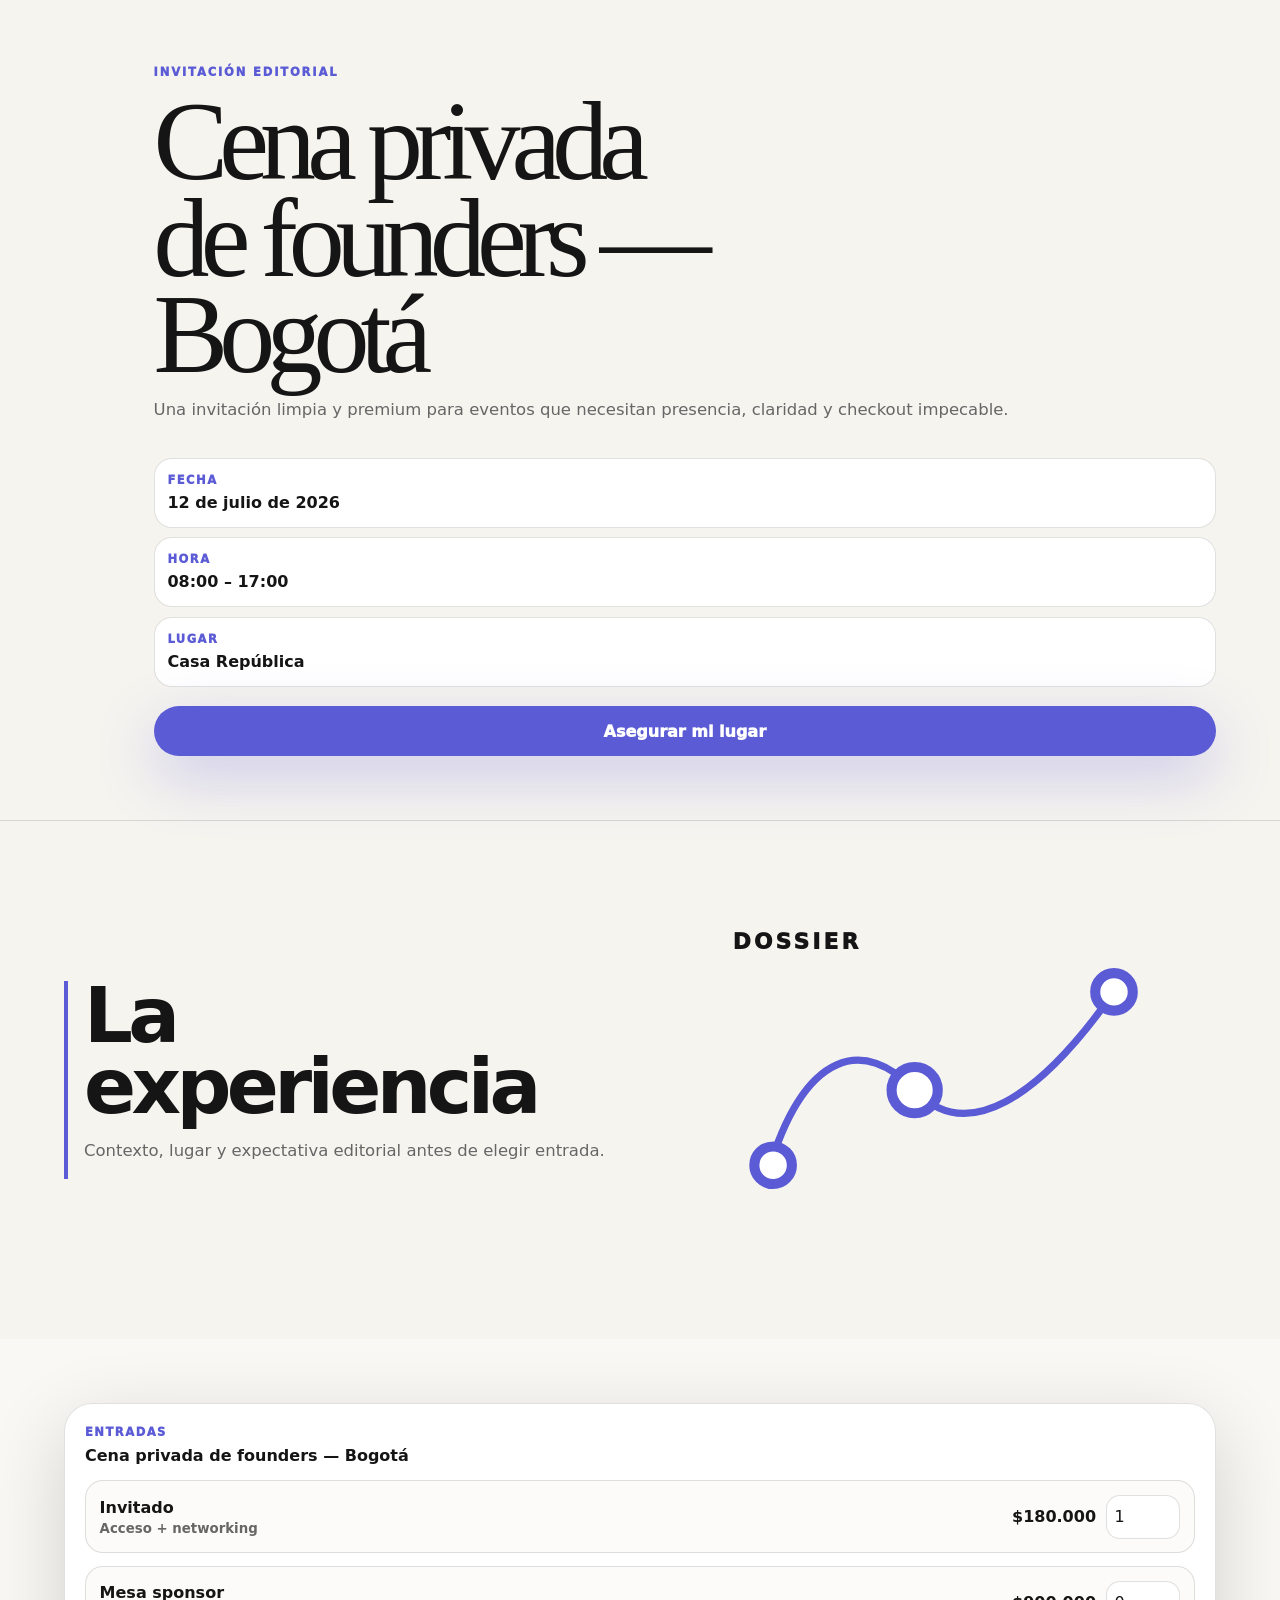
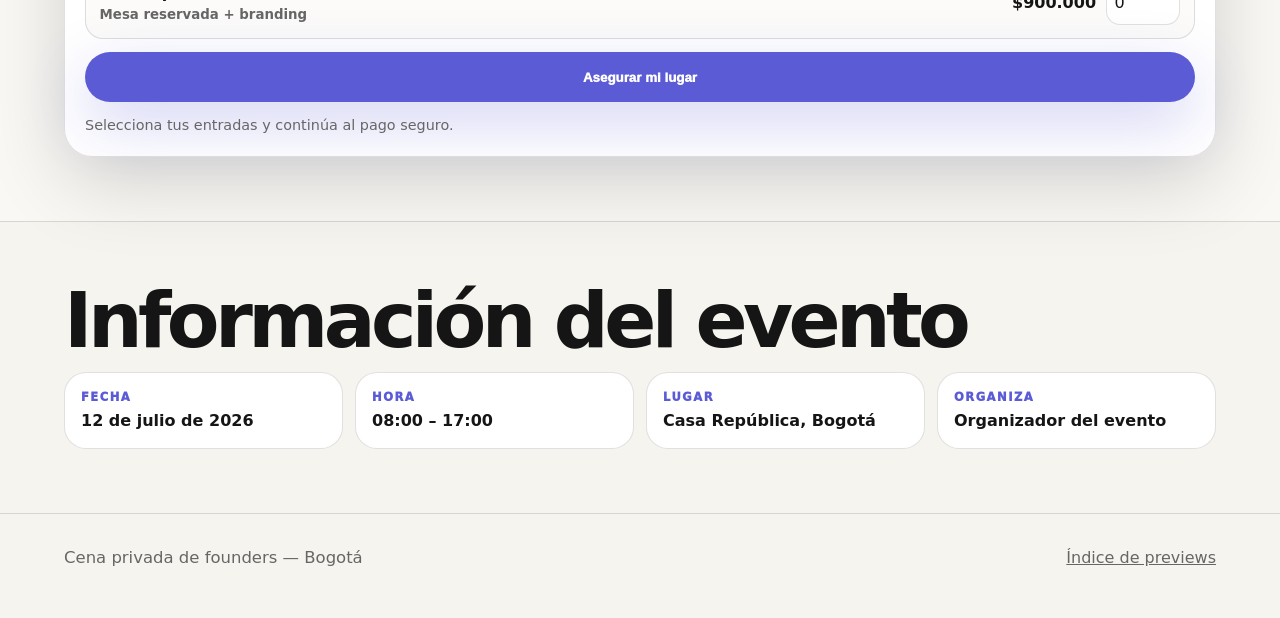
==== commit de45aed1: "Upgrade Konvoka event template previews" ====
--- a/templates/classic/index.html
+++ b/templates/classic/index.html
@@ -1,12 +1 @@
-<!doctype html><html lang="es-CO"><head><meta charset="utf-8"><meta name="viewport" content="width=device-width, initial-scale=1"><title>Classic Editorial · Konvoka VIP templates</title><meta name="description" content="Preview premium del template Classic Editorial: landing pública de evento con SEO, AI SEO, selector de tickets y checkout Konvoka."><link rel="canonical" href="https://tononabot.github.io/konvoka-template-preview/templates/classic/"><meta name="robots" content="noindex, follow"><meta property="og:title" content="Classic Editorial · Konvoka"><meta property="og:description" content="Template público de evento con diseño temático, ticket selector y checkout handoff."><meta property="og:type" content="website"><meta name="twitter:card" content="summary"><link rel="stylesheet" href="../../styles.css"><script type="application/ld+json">{"@context": "https://schema.org", "@type": "Event", "name": "Cena privada de founders — Bogotá", "eventStatus": "https://schema.org/EventScheduled", "eventAttendanceMode": "https://schema.org/OfflineEventAttendanceMode", "startDate": "2026-07-12T08:00:00-05:00", "location": {"@type": "Place", "name": "Casa República", "address": "Bogotá, Colombia"}, "organizer": {"@type": "Organization", "name": "Organizador demo Konvoka"}, "offers": [{"@type": "Offer", "name": "General", "price": "180000", "priceCurrency": "COP"}, {"@type": "Offer", "name": "Mesa sponsor", "price": "900000", "priceCurrency": "COP"}], "description": "Preview temporal de template Classic Editorial para landing de evento Konvoka."}</script></head>
-<body class="theme-light tpl-classic" style="--accent:#4f46e5"><a class="skip" href="#contenido">Saltar al contenido</a><nav class="top" aria-label="Templates"><a class="brand" href="../../">Konvoka<span>VIP templates</span></a><div class="rail"><a class="on" href="../classic/">Classic</a><a class="" href="../racing/">Racing</a><a class="" href="../conference/">Conference</a><a class="" href="../workshop/">Workshop</a><a class="" href="../music/">Music</a><a class="" href="../meetup/">Meetup</a><a class="" href="../premium/">Premium</a><a class="" href="../family/">Family</a><a class="" href="../sports/">Sports</a><a class="" href="../minimal_checkout/">Fast</a></div></nav><main id="contenido">
-<section class="preview-note"><strong>Preview temporal premium.</strong> Data demo temática; cada template cambia contenido, composición, narrativa, módulos y estética.</section>
-<header class="hero hero-dossier"><div class="hero-copy"><p class="kicker">Concierge editorial</p><h1>Cena privada de founders — Bogotá</h1><p class="lead">Una página sobria que convierte información dispersa en una invitación clara.</p><dl class="facts"><div><dt>Fecha</dt><dd>12 de julio de 2026</dd></div><div><dt>Lugar</dt><dd>Casa República</dd></div><div><dt>Organizer</dt><dd>Organizador demo Konvoka</dd></div></dl><ul class="chips"><li>Cover arriba</li><li>Datos esenciales</li><li>FAQ visible</li></ul><a class="cta hero-cta" href="#tickets">Asegurar mi lugar</a></div><div class="signature" aria-hidden="true"><svg viewBox="0 0 360 270" focusable="false"><path class="draw" d="M58 190 C92 118 132 106 166 142 C204 184 250 158 306 74"/><circle cx="70" cy="184" r="13"/><circle cx="166" cy="142" r="16"/><circle cx="306" cy="74" r="13"/><text x="42" y="44">EVENT DOSSIER</text></svg></div><aside class="hero-checkout"><form class="ticket-panel" aria-label="Selector de tickets demo"><div class="ticket-head"><span>Entradas configuradas</span><strong>Checkout Konvoka</strong></div><label><span><b>General</b><small>Invitación + networking</small></span><strong>$180.000</strong><input type="number" min="0" max="6" value="1" aria-label="Cantidad General"></label><label><span><b>Mesa sponsor</b><small>Mesa reservada + branding</small></span><strong>$900.000</strong><input type="number" min="0" max="6" value="0" aria-label="Cantidad Mesa sponsor"></label><button class="cta" type="button" data-open-modal>Asegurar mi lugar</button><p>Usa tickets, precios, cupos, descuentos y reglas reales del backend. El template no inventa data.</p></form></aside></header>
-<section class="story story-dossier" aria-label="Experiencia temática">
-      <div class="story-copy"><p class="kicker">Concierge editorial</p><h2>Classic Editorial no es un cambio de color: es una escena distinta.</h2><p>Una página sobria que convierte información dispersa en una invitación clara.</p></div>
-      <div class="modules"><article><b>01</b><span>Resumen</span></article><article><b>02</b><span>Detalles</span></article><article><b>03</b><span>Entradas</span></article><article><b>04</b><span>Ubicación</span></article></div>
-    </section>
-<section class="config" aria-labelledby="config-title"><div><p class="kicker">Organizer data-safe</p><h2 id="config-title">Todo lo que configura el organizer aparece, sin inventar nada.</h2><p>El diseño puede ser VIP, pero la fuente de verdad sigue siendo el evento: historia, media, logística, tickets, reglas, FAQ, formularios, descuentos y checkout.</p></div><div class="config-grid"><article><span>Historia</span><h3>Cena privada de founders — Bogotá</h3><p>Data demo para validar cómo una landing pública premium puede transformar el mismo evento sin romper SEO, AI SEO ni checkout.</p></article><article><span>Media</span><h3>Imagen/cover configurada por el organizer</h3><p>Video promocional configurado por el organizer</p></article><article><span>Logística</span><h3>12 de julio de 2026 · 08:00 – 17:00</h3><p>Casa República · Bogotá, Colombia</p></article><article><span>Organizer</span><h3>Organizador demo Konvoka</h3><p>Políticas, restricciones, agenda y FAQ salen de la configuración real.</p></article></div></section>
-<section id="tickets" class="checkout-zone" aria-labelledby="tickets-title"><div><p class="kicker">Mandatory checkout</p><h2 id="tickets-title">Seleccionar tickets → Asegurar mi lugar</h2><p>Este módulo es compartido por todos los templates. En producción usa IDs reales de tickets, disponibilidad y la ruta actual de checkout.</p></div><form class="ticket-panel" aria-label="Selector de tickets demo"><div class="ticket-head"><span>Entradas configuradas</span><strong>Checkout Konvoka</strong></div><label><span><b>General</b><small>Invitación + networking</small></span><strong>$180.000</strong><input type="number" min="0" max="6" value="1" aria-label="Cantidad General"></label><label><span><b>Mesa sponsor</b><small>Mesa reservada + branding</small></span><strong>$900.000</strong><input type="number" min="0" max="6" value="0" aria-label="Cantidad Mesa sponsor"></label><button class="cta" type="button" data-open-modal>Asegurar mi lugar</button><p>Usa tickets, precios, cupos, descuentos y reglas reales del backend. El template no inventa data.</p></form></section>
-<section class="ai-seo"><h2>Resumen factual para SEO + AI SEO</h2><p>Cena privada de founders — Bogotá ocurre el 12 de julio de 2026 en Casa República, Bogotá, Colombia. El template Classic Editorial conserva nombre, fecha, lugar, organizer, tickets, FAQ, ubicación y CTA de checkout en HTML semántico y Schema.org Event.</p><details><summary>¿Este template cambia los tickets?</summary><p>No. Solo cambia presentación. Tickets, precios, cupos y checkout salen del backend.</p></details><details><summary>¿Qué debe degradar si falta data?</summary><p>Media, lineup, speakers, dress code o actividades se ocultan si el organizer no los configuró. Nunca se rellenan con ficción.</p></details></section>
-</main><footer><a href="../../">Volver al índice</a><p>Apple/Stripe: silencio visual, tipografía fuerte, CTA reservado.</p></footer><div class="modal" role="dialog" aria-modal="true" aria-labelledby="modal-title" hidden><div class="modal-card"><h2 id="modal-title">Checkout simulado</h2><p>En Konvoka real este paso conserva la selección y redirige/abre el checkout actual. Esta URL es solo preview visual.</p><button class="cta" data-close-modal>Cerrar</button></div></div><script src="../../script.js" defer></script></body></html>+<!doctype html><html lang="es-CO"><head><meta charset="utf-8"><meta name="viewport" content="width=device-width, initial-scale=1"><title>Cena privada de founders — Bogotá · Classic Editorial</title><meta name="description" content="Cena privada de founders — Bogotá: fecha, lugar, entradas y checkout oficial del evento."><link rel="canonical" href="https://tononabot.github.io/konvoka-template-preview/templates/classic/"><meta name="robots" content="noindex, follow"><meta property="og:title" content="Cena privada de founders — Bogotá"><meta property="og:description" content="Entradas y detalles oficiales del evento."><meta property="og:type" content="website"><meta name="twitter:card" content="summary_large_image"><link rel="stylesheet" href="../../styles.css"><script type="application/ld+json">{"@context": "https://schema.org", "@type": "Event", "name": "Cena privada de founders — Bogotá", "startDate": "2026-07-12T08:00:00-05:00", "eventStatus": "https://schema.org/EventScheduled", "eventAttendanceMode": "https://schema.org/OfflineEventAttendanceMode", "location": {"@type": "Place", "name": "Casa República", "address": "Bogotá"}, "organizer": {"@type": "Organization", "name": "Organizador del evento"}, "offers": [{"@type": "Offer", "name": "Invitado", "price": "180000", "priceCurrency": "COP"}, {"@type": "Offer", "name": "Mesa sponsor", "price": "900000", "priceCurrency": "COP"}], "description": "Landing pública del evento con información, entradas y checkout oficial."}</script></head><body class="page classic" style="--accent:#5b5bd6"><a class="skip" href="#main">Saltar al contenido</a><main id="main"><header class="editorial-hero"><p class="eyebrow">Invitación editorial</p><h1>Cena privada de founders — Bogotá</h1><p>Una invitación limpia y premium para eventos que necesitan presencia, claridad y checkout impecable.</p><ul class="facts"><li><span>Fecha</span><b>12 de julio de 2026</b></li><li><span>Hora</span><b>08:00 – 17:00</b></li><li><span>Lugar</span><b>Casa República</b></li></ul><a class="cta" href="#tickets">Asegurar mi lugar</a></header><section class="editorial-columns"><article><h2>La experiencia</h2><p>Contexto, lugar y expectativa editorial antes de elegir entrada.</p></article><article><svg class="art" viewBox="0 0 360 270" aria-hidden="true" focusable="false"><path d="M66 200 C92 112 134 106 168 142 C204 180 254 148 306 74"/><circle cx="70" cy="194" r="13"/><circle cx="168" cy="142" r="16"/><circle cx="306" cy="74" r="13"/><text x="42" y="44">DOSSIER</text></svg></article></section><section id="tickets" class="ticket-stage"><form class="checkout" aria-label="Seleccionar entradas"><div class="checkout-title"><span>Entradas</span><strong>Cena privada de founders — Bogotá</strong></div><label class="ticket-row"><span><b>Invitado</b><small>Acceso + networking</small></span><strong>$180.000</strong><input type="number" min="0" max="8" value="1" aria-label="Cantidad Invitado"></label><label class="ticket-row"><span><b>Mesa sponsor</b><small>Mesa reservada + branding</small></span><strong>$900.000</strong><input type="number" min="0" max="8" value="0" aria-label="Cantidad Mesa sponsor"></label><button class="cta" type="button" data-open-modal>Asegurar mi lugar</button><p>Selecciona tus entradas y continúa al pago seguro.</p></form></section><section class="event-info"><h2>Información del evento</h2><div><article><span>Fecha</span><b>12 de julio de 2026</b></article><article><span>Hora</span><b>08:00 – 17:00</b></article><article><span>Lugar</span><b>Casa República, Bogotá</b></article><article><span>Organiza</span><b>Organizador del evento</b></article></div></section></main><footer><p>Cena privada de founders — Bogotá</p><a href="../../">Índice de previews</a></footer><div class="modal" role="dialog" aria-modal="true" aria-labelledby="modal-title" hidden><div class="modal-card"><h2 id="modal-title">Asegurar mi lugar</h2><p>Checkout simulado para preview. En producción continúa con la selección real de entradas en Konvoka.</p><button class="cta" data-close-modal>Cerrar</button></div></div><script src="../../script.js?v=2" defer></script></body></html>
--- a/styles.css
+++ b/styles.css
@@ -1 +1 @@
-*{box-sizing:border-box}html{scroll-behavior:smooth}body{margin:0;font-family:Inter,ui-sans-serif,system-ui,-apple-system,BlinkMacSystemFont,"Segoe UI",sans-serif;background:var(--bg,#f7f5ef);color:var(--fg,#151923);line-height:1.5}a{color:inherit}.skip{position:absolute;left:1rem;top:.5rem;z-index:50;transform:translateY(-150%);background:#fff;color:#111;padding:.75rem 1rem;border-radius:999px}.skip:focus{transform:none}.theme-light,.theme-clean{--bg:#f7f8ff;--fg:#111827;--muted:#64748b;--card:#fff;--line:rgba(15,23,42,.1)}.theme-dark{--bg:#05070b;--fg:#f8fafc;--muted:#cbd5e1;--card:rgba(255,255,255,.07);--line:rgba(255,255,255,.14)}.theme-ink{--bg:#07111f;--fg:#eff6ff;--muted:#bfdbfe;--card:rgba(37,99,235,.1);--line:rgba(147,197,253,.2)}.theme-paper{--bg:#fbf7ef;--fg:#251b35;--muted:#766584;--card:#fffaf2;--line:rgba(124,58,237,.18)}.theme-neon{--bg:#090411;--fg:#fff7fb;--muted:#f9a8d4;--card:rgba(236,72,153,.1);--line:rgba(244,114,182,.25)}.theme-warm{--bg:#f6fbfb;--fg:#102a31;--muted:#55717a;--card:#fff;--line:rgba(8,145,178,.16)}.theme-luxury{--bg:#0c0905;--fg:#fff7ed;--muted:#d6b48a;--card:rgba(180,83,9,.11);--line:rgba(251,191,36,.22)}.theme-sun{--bg:#fff9e8;--fg:#16301f;--muted:#5a6f42;--card:#fffef8;--line:rgba(22,163,74,.2)}.theme-sport{--bg:#100a05;--fg:#fff7ed;--muted:#fed7aa;--card:rgba(234,88,12,.1);--line:rgba(251,146,60,.24)}.top{position:sticky;top:0;z-index:20;display:flex;align-items:center;gap:1rem;padding:.85rem max(1rem,4vw);background:color-mix(in srgb,var(--bg),transparent 12%);border-bottom:1px solid var(--line);backdrop-filter:blur(18px)}.brand{font-weight:950;text-decoration:none;letter-spacing:-.04em}.brand span{display:block;font-size:.7rem;letter-spacing:.12em;text-transform:uppercase;color:var(--accent)}.rail{display:flex;gap:.45rem;overflow-x:auto;margin-left:auto;padding:.15rem}.rail a{min-height:44px;display:inline-flex;align-items:center;padding:.55rem .85rem;border:1px solid var(--line);border-radius:999px;text-decoration:none;font-weight:850;color:var(--muted);white-space:nowrap}.rail a.on{background:var(--accent);color:#fff;border-color:transparent}.preview-note{margin:1rem max(1rem,4vw) 0;padding:.8rem 1rem;border:1px solid rgba(245,158,11,.35);background:#fffbeb;color:#703f00;border-radius:18px}.hero{position:relative;display:grid;gap:1.1rem;padding:clamp(1.2rem,4vw,4rem) max(1rem,5vw);min-height:calc(100dvh - 78px);overflow:hidden}.hero:before{content:"";position:absolute;inset:8% -25% auto 35%;height:45%;background:radial-gradient(circle,var(--accent),transparent 62%);filter:blur(42px);opacity:.16;pointer-events:none}.hero-copy{position:relative;z-index:1}.kicker{margin:0 0 .65rem;color:var(--accent);font-size:.76rem;font-weight:950;letter-spacing:.16em;text-transform:uppercase}.hero h1,.index h1{margin:0;max-width:11ch;font-size:clamp(2.55rem,12vw,7rem);line-height:.86;letter-spacing:-.08em}.lead{max-width:56rem;font-size:clamp(1.1rem,2vw,1.55rem);font-weight:720;color:var(--fg)}.facts{display:grid;grid-template-columns:1fr;gap:.55rem;margin:1.2rem 0}.facts div{padding:.7rem .85rem;border:1px solid var(--line);background:var(--card);border-radius:18px}.facts dt{font-size:.72rem;text-transform:uppercase;letter-spacing:.12em;color:var(--accent);font-weight:950}.facts dd{margin:.18rem 0 0;font-weight:800}.chips{display:flex;gap:.5rem;overflow-x:auto;list-style:none;padding:0;margin:1rem 0}.chips li{white-space:nowrap;border:1px solid var(--line);border-radius:999px;padding:.45rem .7rem;background:var(--card);font-weight:800;color:var(--muted)}.cta{min-height:48px;display:inline-flex;align-items:center;justify-content:center;border:0;border-radius:999px;background:var(--accent);color:#fff;text-decoration:none;font-weight:950;padding:.85rem 1.15rem;box-shadow:0 20px 50px color-mix(in srgb,var(--accent),transparent 72%);cursor:pointer}.cta:focus-visible,.rail a:focus-visible,input:focus-visible,summary:focus-visible{outline:3px solid color-mix(in srgb,var(--accent),white 30%);outline-offset:3px}.signature{position:relative;z-index:1;min-height:260px;border:1px solid var(--line);background:linear-gradient(150deg,color-mix(in srgb,var(--accent),transparent 85%),var(--card));display:grid;place-items:center;overflow:hidden}.signature svg{width:min(100%,520px);height:auto}.signature text{fill:var(--muted);font-size:14px;font-weight:950;letter-spacing:.14em}.signature .crest{font-size:58px;fill:var(--fg);letter-spacing:-.08em}.signature path,.signature rect{fill:none;stroke:var(--accent);stroke-width:4;stroke-linecap:round;stroke-linejoin:round}.signature .draw{stroke-width:11;stroke-dasharray:10 20;animation:dash 16s linear infinite}.signature circle{fill:var(--card);stroke:var(--accent);stroke-width:7}.signature .bars rect{fill:color-mix(in srgb,var(--accent),white 16%);stroke:none}@keyframes dash{to{stroke-dashoffset:-320}}.hero-checkout{position:relative;z-index:2}.ticket-panel{display:grid;gap:.85rem;padding:1rem;border:1px solid var(--line);background:color-mix(in srgb,var(--card),transparent 3%);box-shadow:0 30px 80px rgba(0,0,0,.18);border-radius:28px}.ticket-head{display:flex;justify-content:space-between;gap:1rem;color:var(--muted);font-size:.78rem;text-transform:uppercase;letter-spacing:.12em;font-weight:950}.ticket-panel label{display:grid;grid-template-columns:1fr auto 72px;gap:.65rem;align-items:center;padding:.8rem;border:1px solid var(--line);border-radius:20px;background:color-mix(in srgb,var(--bg),var(--card) 60%)}.ticket-panel small{display:block;color:var(--muted);font-weight:650}.ticket-panel input{width:72px;min-height:44px;border:1px solid var(--line);border-radius:14px;background:var(--card);color:var(--fg);font:inherit;padding:.4rem}.ticket-panel p{margin:.1rem 0 0;color:var(--muted);font-size:.9rem}.story,.config,.checkout-zone,.ai-seo{padding:clamp(2rem,6vw,5rem) max(1rem,5vw)}.story{display:grid;gap:1.2rem}.story h2,.config h2,.checkout-zone h2,.ai-seo h2{margin:.2rem 0 1rem;font-size:clamp(2rem,7vw,4.5rem);line-height:.9;letter-spacing:-.06em}.modules{display:grid;grid-template-columns:repeat(2,1fr);gap:.75rem}.modules article,.config-grid article,.ai-seo,.index-card{border:1px solid var(--line);background:var(--card);padding:1rem;border-radius:26px}.modules b{display:block;color:var(--accent);font-size:2rem;line-height:1}.modules span{font-weight:900}.config{display:grid;gap:1.2rem}.config-grid{display:grid;gap:.75rem}.config-grid span{color:var(--accent);font-size:.75rem;text-transform:uppercase;letter-spacing:.12em;font-weight:950}.config-grid h3{margin:.3rem 0;font-size:1.2rem}.config-grid p{margin:0;color:var(--muted)}.checkout-zone{display:grid;gap:1.2rem}.ai-seo{margin:max(1rem,4vw);}.ai-seo details{border-top:1px solid var(--line);padding:1rem 0}.ai-seo summary{font-weight:950;cursor:pointer}.index{padding:clamp(2rem,7vw,5rem) max(1rem,5vw)}.index h1{max-width:12ch}.index-grid{display:grid;grid-template-columns:repeat(auto-fit,minmax(250px,1fr));gap:1rem;margin-top:2rem}.index-card span{color:var(--accent);font-size:.75rem;font-weight:950;text-transform:uppercase;letter-spacing:.12em}.index-card h2{margin:.55rem 0;font-size:1.45rem;line-height:1}.index-card p{color:var(--muted)}footer{padding:2rem max(1rem,5vw);border-top:1px solid var(--line);color:var(--muted)}footer a{font-weight:900;color:var(--fg)}.modal[hidden]{display:none!important}.modal{position:fixed;inset:0;z-index:60;display:grid;place-items:center;background:rgba(2,6,23,.76);padding:1rem}.modal-card{max-width:520px;background:#fff;color:#101827;border-radius:28px;padding:1.4rem;box-shadow:0 30px 100px rgba(0,0,0,.38)}.tpl-racing .signature,.tpl-sports .signature{border-radius:0;clip-path:polygon(0 0,100% 0,100% 88%,88% 100%,0 100%)}.tpl-racing .modules article,.tpl-sports .modules article{border-radius:0;text-transform:uppercase}.tpl-conference .hero{background:linear-gradient(90deg,transparent 0 49%,color-mix(in srgb,var(--accent),transparent 88%) 49% 51%,transparent 51%)}.tpl-conference .signature{border-radius:12px}.tpl-workshop .signature,.tpl-workshop .modules article{border-radius:10px;border-style:dashed}.tpl-music .hero{background:radial-gradient(circle at 70% 20%,color-mix(in srgb,var(--accent),transparent 68%),transparent 28%),var(--bg)}.tpl-music .signature{border-radius:36px;box-shadow:inset 0 0 80px color-mix(in srgb,var(--accent),transparent 75%)}.tpl-meetup .signature,.tpl-family .signature{border-radius:42px}.tpl-premium .signature{border-radius:0;background:linear-gradient(145deg,#0b0704,#271809 55%,#0b0704);border-color:color-mix(in srgb,var(--accent),white 22%)}.tpl-premium .cta{border-radius:2px}.tpl-minimal_checkout .hero{grid-template-areas:'checkout' 'copy' 'visual'}.tpl-minimal_checkout .hero-copy{grid-area:copy}.tpl-minimal_checkout .signature{grid-area:visual}.tpl-minimal_checkout .hero-checkout{grid-area:checkout}.tpl-minimal_checkout .ticket-panel{border-radius:18px}.tpl-classic .signature{border-radius:8px}.tpl-family .modules article{border-radius:34px}.tpl-sports .facts div{border-radius:0}.tpl-sports .ticket-panel{border-radius:4px}.tpl-premium .modules article{border-radius:0;border-color:rgba(251,191,36,.28)}@media(min-width:880px){.hero{grid-template-columns:minmax(0,1fr) minmax(320px,.72fr);align-items:center}.hero-checkout{grid-column:2;grid-row:1 / span 2}.signature{grid-column:1 / span 1}.hero-copy{grid-column:1}.hero-dossier{grid-template-columns:1.05fr .95fr}.hero-pit,.hero-poster,.hero-invite{grid-template-columns:1fr .9fr}.hero-pit h1,.hero-poster h1,.hero-invite h1{font-size:clamp(4.8rem,8vw,8rem)}.hero-agenda,.hero-commerce{grid-template-columns:.95fr 1.05fr}.hero-commerce{grid-template-areas:'copy checkout' 'visual checkout'}.hero-commerce .hero-copy{grid-area:copy}.hero-commerce .signature{grid-area:visual}.hero-commerce .hero-checkout{grid-area:checkout}.story,.config,.checkout-zone{grid-template-columns:.8fr 1.2fr;align-items:start}.modules{grid-template-columns:repeat(4,1fr)}.config-grid{grid-template-columns:repeat(2,1fr)}.checkout-zone .ticket-panel{position:sticky;top:6rem}}@media(max-width:520px){.top{align-items:flex-start;flex-direction:column}.rail{width:100%;margin-left:0}.hero{padding-top:1.2rem}.signature{min-height:220px}.ticket-panel label{grid-template-columns:1fr auto}.ticket-panel input{grid-column:1/3;width:100%}.modules{grid-template-columns:1fr}.hero-checkout{order:-1}.tpl-minimal_checkout .hero-checkout{order:0}}@media(prefers-reduced-motion:reduce){*,*:before,*:after{animation-duration:.01ms!important;animation-iteration-count:1!important;scroll-behavior:auto!important}.signature .draw{stroke-dasharray:none}}+*{box-sizing:border-box}html{scroll-behavior:smooth}body{margin:0;font-family:Inter,ui-sans-serif,system-ui,-apple-system,"Segoe UI",sans-serif;background:var(--bg,#f6f4ef);color:var(--fg,#141414);line-height:1.45}a{color:inherit}.skip{position:absolute;left:1rem;top:.5rem;z-index:99;background:#fff;color:#111;padding:.7rem 1rem;border-radius:999px;transform:translateY(-150%)}.skip:focus{transform:none}:focus-visible{outline:3px solid color-mix(in srgb,var(--accent),white 25%);outline-offset:3px}.page{--bg:#f6f4ef;--fg:#151515;--muted:#666;--card:#fff;--line:rgba(0,0,0,.12);background:var(--bg);color:var(--fg)}.racing{--bg:#06070a;--fg:#f8fafc;--muted:#cbd5e1;--card:#11131a;--line:rgba(255,255,255,.14)}.music{--bg:#0a0410;--fg:#fff7fb;--muted:#f9a8d4;--card:#19071d;--line:rgba(247,37,133,.25)}.conference{--bg:#f4f8ff;--fg:#08162f;--muted:#52627a;--card:#fff;--line:#d8e4f7}.workshop{--bg:#fbf7ed;--fg:#241639;--muted:#766283;--card:#fffdf6;--line:rgba(124,58,237,.18)}.meetup{--bg:#f3fbfb;--fg:#0e3037;--muted:#526f76;--card:#fff;--line:rgba(8,145,178,.18)}.premium{--bg:#090704;--fg:#fff8ec;--muted:#d6b98a;--card:#171109;--line:rgba(199,154,72,.3)}.family{--bg:#fff9e8;--fg:#17351f;--muted:#5b7042;--card:#fffff7;--line:rgba(34,164,93,.22)}.sports{--bg:#100905;--fg:#fff7ed;--muted:#fed7aa;--card:#1c0e06;--line:rgba(255,122,26,.28)}.fast{--bg:#f8fafc;--fg:#0f172a;--muted:#64748b;--card:#fff;--line:#dbe3ee}.eyebrow{margin:0 0 .8rem;color:var(--accent);font-size:.72rem;font-weight:950;letter-spacing:.16em;text-transform:uppercase}h1,h2,p{margin-top:0}h1{font-size:clamp(2.55rem,15vw,7rem);line-height:.86;letter-spacing:-.08em;margin-bottom:1rem}h2{font-size:clamp(1.9rem,9vw,4.8rem);line-height:.92;letter-spacing:-.06em;margin-bottom:1rem}p{color:var(--muted);font-size:1.03rem}main>header,section{padding:clamp(1.25rem,5vw,5rem) max(1rem,5vw)}.cta{display:inline-flex;align-items:center;justify-content:center;min-height:50px;padding:.85rem 1.15rem;border:0;border-radius:999px;background:var(--accent);color:#fff;text-decoration:none;font-weight:950;box-shadow:0 20px 60px color-mix(in srgb,var(--accent),transparent 72%);cursor:pointer}.facts{list-style:none;margin:1.2rem 0;padding:0;display:grid;gap:.6rem}.facts li{padding:.8rem;border:1px solid var(--line);background:var(--card);border-radius:18px}.facts span,.event-info span,.checkout-title span{display:block;color:var(--accent);font-size:.72rem;text-transform:uppercase;letter-spacing:.13em;font-weight:950}.facts b,.event-info b{display:block;margin-top:.15rem}.art{width:100%;max-width:520px;display:block;margin:auto}.art path,.art rect{fill:none;stroke:var(--accent);stroke-width:5;stroke-linecap:round;stroke-linejoin:round}.art circle{fill:var(--card);stroke:var(--accent);stroke-width:7}.art text{fill:var(--fg);font-weight:950;font-size:15px;letter-spacing:.15em}.checkout{display:grid;gap:.8rem;padding:1rem;border:1px solid var(--line);border-radius:28px;background:color-mix(in srgb,var(--card),transparent 2%);box-shadow:0 24px 80px rgba(0,0,0,.16)}.checkout.compact{box-shadow:none;border-radius:20px}.checkout-title strong{display:block;margin-top:.2rem}.ticket-row{display:grid;grid-template-columns:1fr auto;gap:.65rem;align-items:center;padding:.85rem;border:1px solid var(--line);border-radius:18px;background:color-mix(in srgb,var(--bg),var(--card) 65%)}.ticket-row small{display:block;color:var(--muted);font-weight:650}.ticket-row input{grid-column:1/3;width:100%;min-height:44px;border:1px solid var(--line);border-radius:14px;background:var(--card);color:var(--fg);font:inherit;padding:.45rem}.checkout p{font-size:.9rem;margin:0}.event-info{border-top:1px solid var(--line)}.event-info>div{display:grid;gap:.75rem}.event-info article{padding:1rem;border:1px solid var(--line);background:var(--card);border-radius:22px}footer{padding:2rem max(1rem,5vw);border-top:1px solid var(--line);display:flex;justify-content:space-between;gap:1rem;flex-wrap:wrap;color:var(--muted)}.preview-switch{position:fixed;right:.8rem;bottom:.8rem;z-index:40;max-width:min(92vw,420px)}.preview-switch details{background:rgba(255,255,255,.92);color:#111;border:1px solid rgba(0,0,0,.14);border-radius:18px;padding:.7rem;box-shadow:0 18px 60px rgba(0,0,0,.24);backdrop-filter:blur(16px)}.preview-switch summary{font-weight:900;cursor:pointer}.preview-switch nav{display:flex;flex-wrap:wrap;gap:.35rem;margin-top:.65rem}.preview-switch a{padding:.45rem .6rem;border-radius:999px;border:1px solid #ddd;text-decoration:none;font-size:.85rem}.preview-switch a.on{background:#111;color:#fff}.modal[hidden]{display:none!important}.modal{position:fixed;inset:0;z-index:80;display:grid;place-items:center;background:rgba(2,6,23,.74);padding:1rem}.modal-card{max-width:520px;background:#fff;color:#111;border-radius:28px;padding:1.35rem}.index-hero{min-height:55dvh;display:grid;align-content:end}.index-hero h1{max-width:9ch}.index-grid{display:grid;gap:1rem;padding-top:0}.index-card{min-height:220px;display:flex;flex-direction:column;justify-content:flex-end;gap:.6rem;padding:1rem;border-radius:28px;text-decoration:none;background:linear-gradient(145deg,color-mix(in srgb,var(--accent),white 8%),#111);color:#fff}.index-card span{font-size:.7rem;text-transform:uppercase;letter-spacing:.13em;color:color-mix(in srgb,var(--accent),white 45%);font-weight:950}.index-card b{font-size:1.45rem;line-height:1}.index-card small{color:rgba(255,255,255,.72)}/* distinct templates */.editorial-hero{min-height:88dvh;display:flex;flex-direction:column;justify-content:flex-end;border-bottom:1px solid var(--line)}.editorial-hero h1{font-family:Georgia,serif;font-weight:500;max-width:10ch}.editorial-columns{display:grid;gap:1rem}.editorial-columns article:first-child{border-left:4px solid var(--accent);padding-left:1rem}.race-hero{min-height:100dvh;display:grid;align-content:end;gap:1rem;background:linear-gradient(160deg,rgba(255,52,52,.16),transparent 38%),#06070a}.race-hero h1{text-transform:uppercase;max-width:8ch}.race-card{border:1px solid var(--line);clip-path:polygon(0 0,100% 0,100% 88%,88% 100%,0 100%);background:#10131a;padding:1rem}.lap{display:flex;justify-content:space-between;border-top:1px solid var(--line);padding-top:.8rem}.pit-grid{display:grid;gap:.75rem;background:#0c0f15}.pit-grid article{padding:1rem;border:1px solid var(--line);clip-path:polygon(0 0,100% 0,94% 100%,0 100%)}.pit-grid b{font-size:2.4rem;color:var(--accent)}.poster-hero{min-height:100dvh;display:grid;gap:1rem;background:radial-gradient(circle at 70% 20%,rgba(247,37,133,.28),transparent 32%),#0a0410}.poster{min-height:360px;border:1px solid var(--line);border-radius:40px;background:linear-gradient(180deg,rgba(247,37,133,.15),transparent);display:grid;place-items:center;padding:1rem}.poster p{text-transform:uppercase;letter-spacing:.2em;color:#fff}.lineup{background:#130619}.lineup>div{display:grid;gap:.75rem}.lineup article{display:flex;justify-content:space-between;border-bottom:1px solid var(--line);padding:1rem 0}.lineup span{color:var(--accent);font-weight:950}.conf-hero{min-height:90dvh;display:grid;align-content:center;background:linear-gradient(90deg,transparent 0 48%,rgba(59,130,246,.1) 48% 52%,transparent 52%)}.conf-hero h1{max-width:11ch}.agenda{display:grid;gap:1rem;background:#08162f;color:#eff6ff}.agenda ol{list-style:none;margin:0;padding:0;display:grid;gap:.75rem}.agenda li{display:grid;grid-template-columns:72px 1fr;gap:1rem;padding:1rem;border:1px solid rgba(255,255,255,.16);background:rgba(255,255,255,.06);border-radius:8px}.agenda time{color:#93c5fd;font-weight:950}.workshop-hero{min-height:92dvh;display:grid;align-content:center;gap:1rem;background:linear-gradient(120deg,#fbf7ed,rgba(124,58,237,.12))}.learn-path{display:grid;gap:.75rem}.learn-path article{display:grid;grid-template-columns:58px 1fr;align-items:center;gap:1rem;padding:1rem;border:1px dashed var(--accent);background:var(--card);border-radius:14px}.learn-path b{font-size:2rem;color:var(--accent)}.notebook-buy{background:repeating-linear-gradient(0deg,transparent,transparent 31px,rgba(124,58,237,.12) 32px),var(--bg)}.meetup-hero{min-height:92dvh;display:grid;align-content:center;gap:1rem}.meetup-hero .art{background:var(--card);border-radius:48px;border:1px solid var(--line);padding:1rem}.people-flow div{display:grid;gap:.65rem}.people-flow span{padding:1rem;border-radius:999px;background:var(--card);border:1px solid var(--line);font-weight:900}.black-card{min-height:100dvh;text-align:center;display:grid;place-items:center;background:radial-gradient(circle at center,rgba(199,154,72,.18),transparent 46%),#090704}.black-card h1{font-family:Georgia,serif;font-weight:400;max-width:12ch}.seal{width:min(80vw,420px);margin:auto}.vip-details{display:grid;gap:.75rem}.vip-details article,.black-checkout .checkout{border-radius:0}.vip-details article{padding:1rem;border:1px solid var(--line);background:linear-gradient(145deg,rgba(199,154,72,.14),transparent)}.family-hero{min-height:88dvh;display:grid;align-content:center;gap:1rem;background:radial-gradient(circle at top right,rgba(34,164,93,.18),transparent 40%),#fff9e8}.family-hero .art{background:#fff;border-radius:44px;border:1px solid var(--line);padding:1rem}.activity-map{display:grid;gap:.75rem}.activity-map article{min-height:100px;display:grid;place-items:center;border:1px solid var(--line);border-radius:32px;background:var(--card);font-weight:950}.score-hero{min-height:94dvh;display:grid;align-content:center;gap:1rem;background:linear-gradient(180deg,rgba(255,122,26,.16),transparent),#100905}.scoreboard{border:1px solid var(--line);background:#1a0d05;padding:1rem;border-radius:4px}.bracket div{display:grid;grid-template-columns:1fr 1fr;gap:.75rem}.bracket b{padding:1rem;border:1px solid var(--line);background:var(--card);text-transform:uppercase;text-align:center}.fast-hero{min-height:94dvh;display:grid;gap:1rem;align-content:start;background:#f8fafc}.fast-hero>.checkout{order:-1;margin-top:1rem}.fast-proof{display:grid;gap:1rem;background:#fff}.fast-proof .art{border:1px solid var(--line);border-radius:32px;background:#f8fafc;padding:1rem}.ticket-stage{background:color-mix(in srgb,var(--bg),var(--card) 35%)}.ticket-stage.dark{background:#0f0615}@media(min-width:760px){.ticket-row{grid-template-columns:1fr auto 74px}.ticket-row input{grid-column:auto;width:74px}.event-info>div{grid-template-columns:repeat(4,1fr)}.index-grid{grid-template-columns:repeat(5,1fr)}.editorial-columns,.race-hero,.poster-hero,.workshop-hero,.meetup-hero,.score-hero,.fast-hero{grid-template-columns:1fr 1fr;align-items:center}.race-hero,.poster-hero,.workshop-hero,.meetup-hero,.score-hero,.fast-hero{align-content:center}.pit-grid{grid-template-columns:repeat(3,1fr)}.lineup>div,.learn-path,.people-flow div,.vip-details,.activity-map{grid-template-columns:repeat(4,1fr)}.conf-hero{grid-template-columns:1fr 420px;gap:3rem}.agenda{grid-template-columns:.8fr 1.2fr;align-items:center}.black-checkout .checkout{max-width:760px;margin:auto}.fast-hero>.checkout{order:0}.fast-hero{align-items:center}.editorial-hero{padding-left:12vw}.checkout{padding:1.25rem}}@media(max-width:520px){main>header,section{padding-left:1rem;padding-right:1rem}h1{font-size:clamp(2.4rem,16vw,4.5rem)}.race-hero h1{font-size:3.4rem}.poster{min-height:300px}.checkout{border-radius:22px}.preview-switch{left:.7rem;right:.7rem}.preview-switch details{max-height:45dvh;overflow:auto}.event-info{padding-bottom:5.2rem}.index-grid{padding-bottom:5rem}.conference .checkout.compact{margin-top:1rem}.bracket div{grid-template-columns:1fr}}@media(prefers-reduced-motion:reduce){*,*:before,*:after{animation-duration:.01ms!important;animation-iteration-count:1!important;scroll-behavior:auto!important}}
